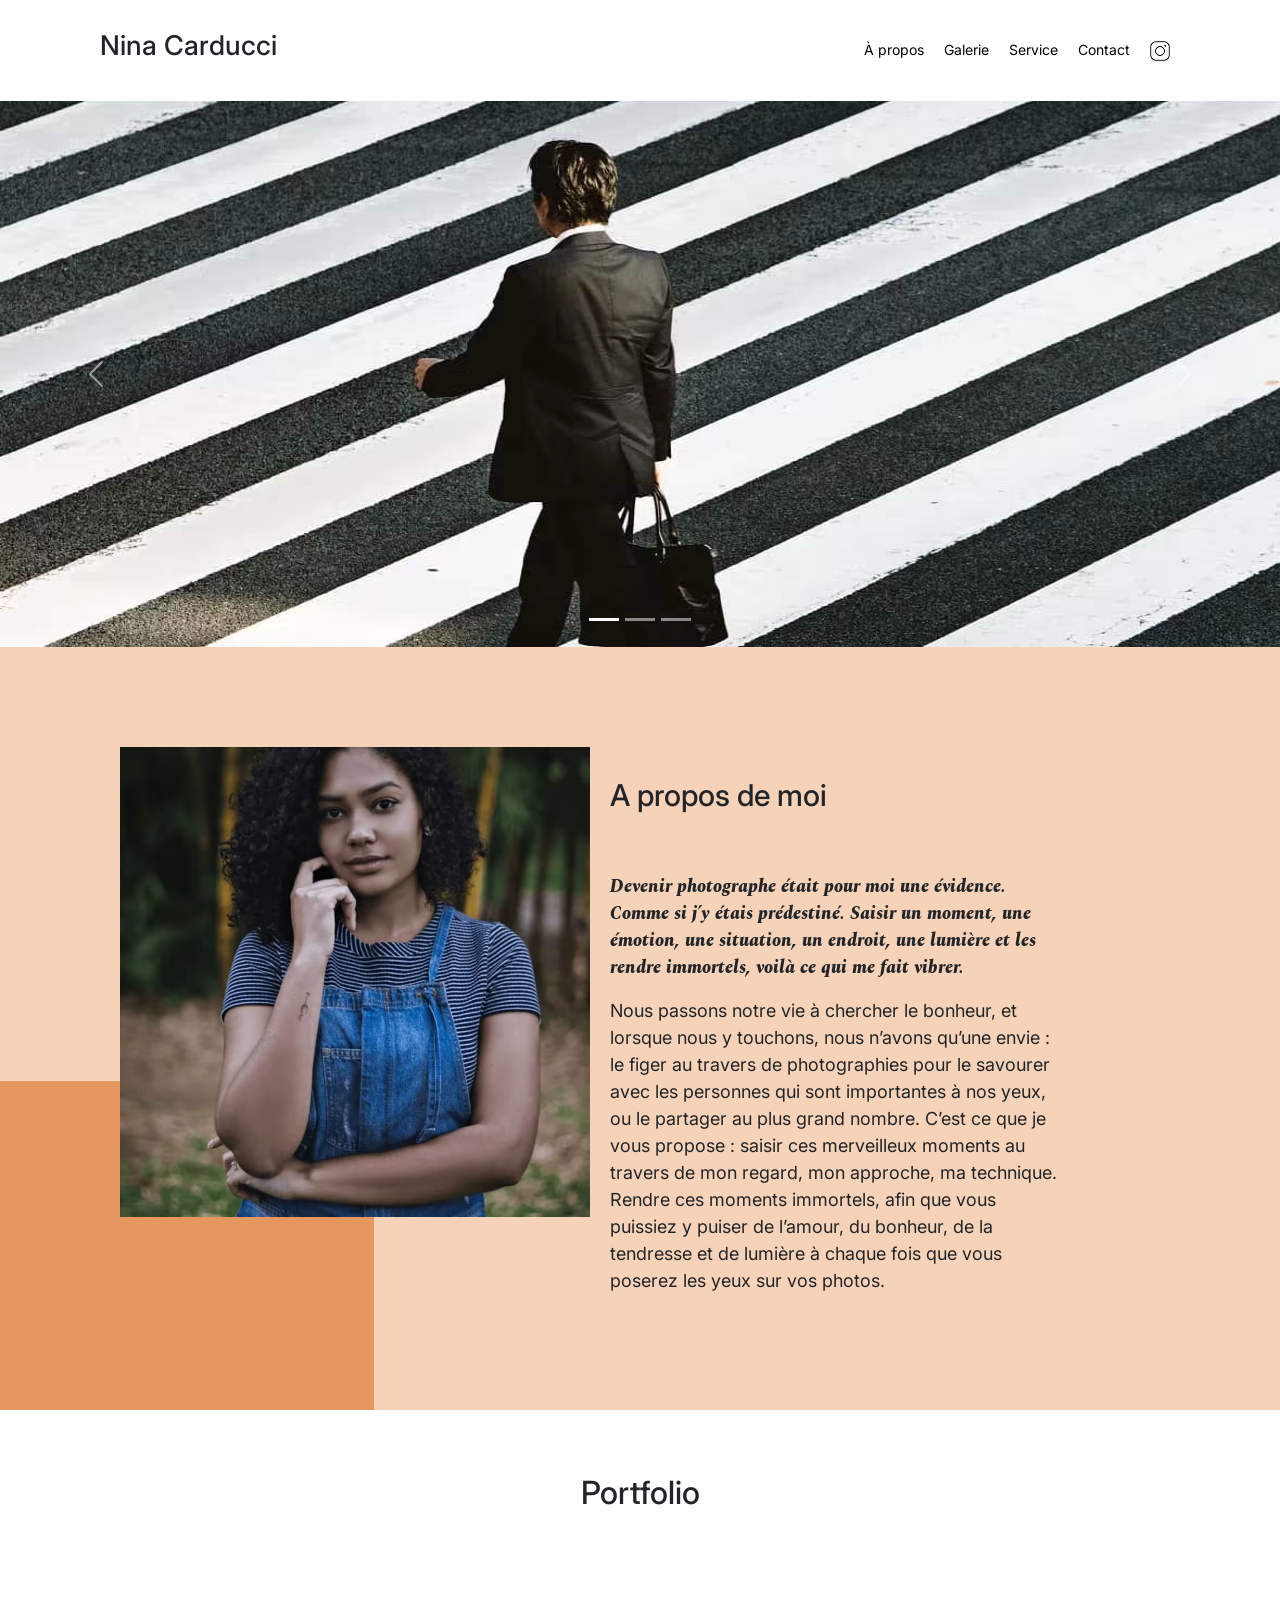
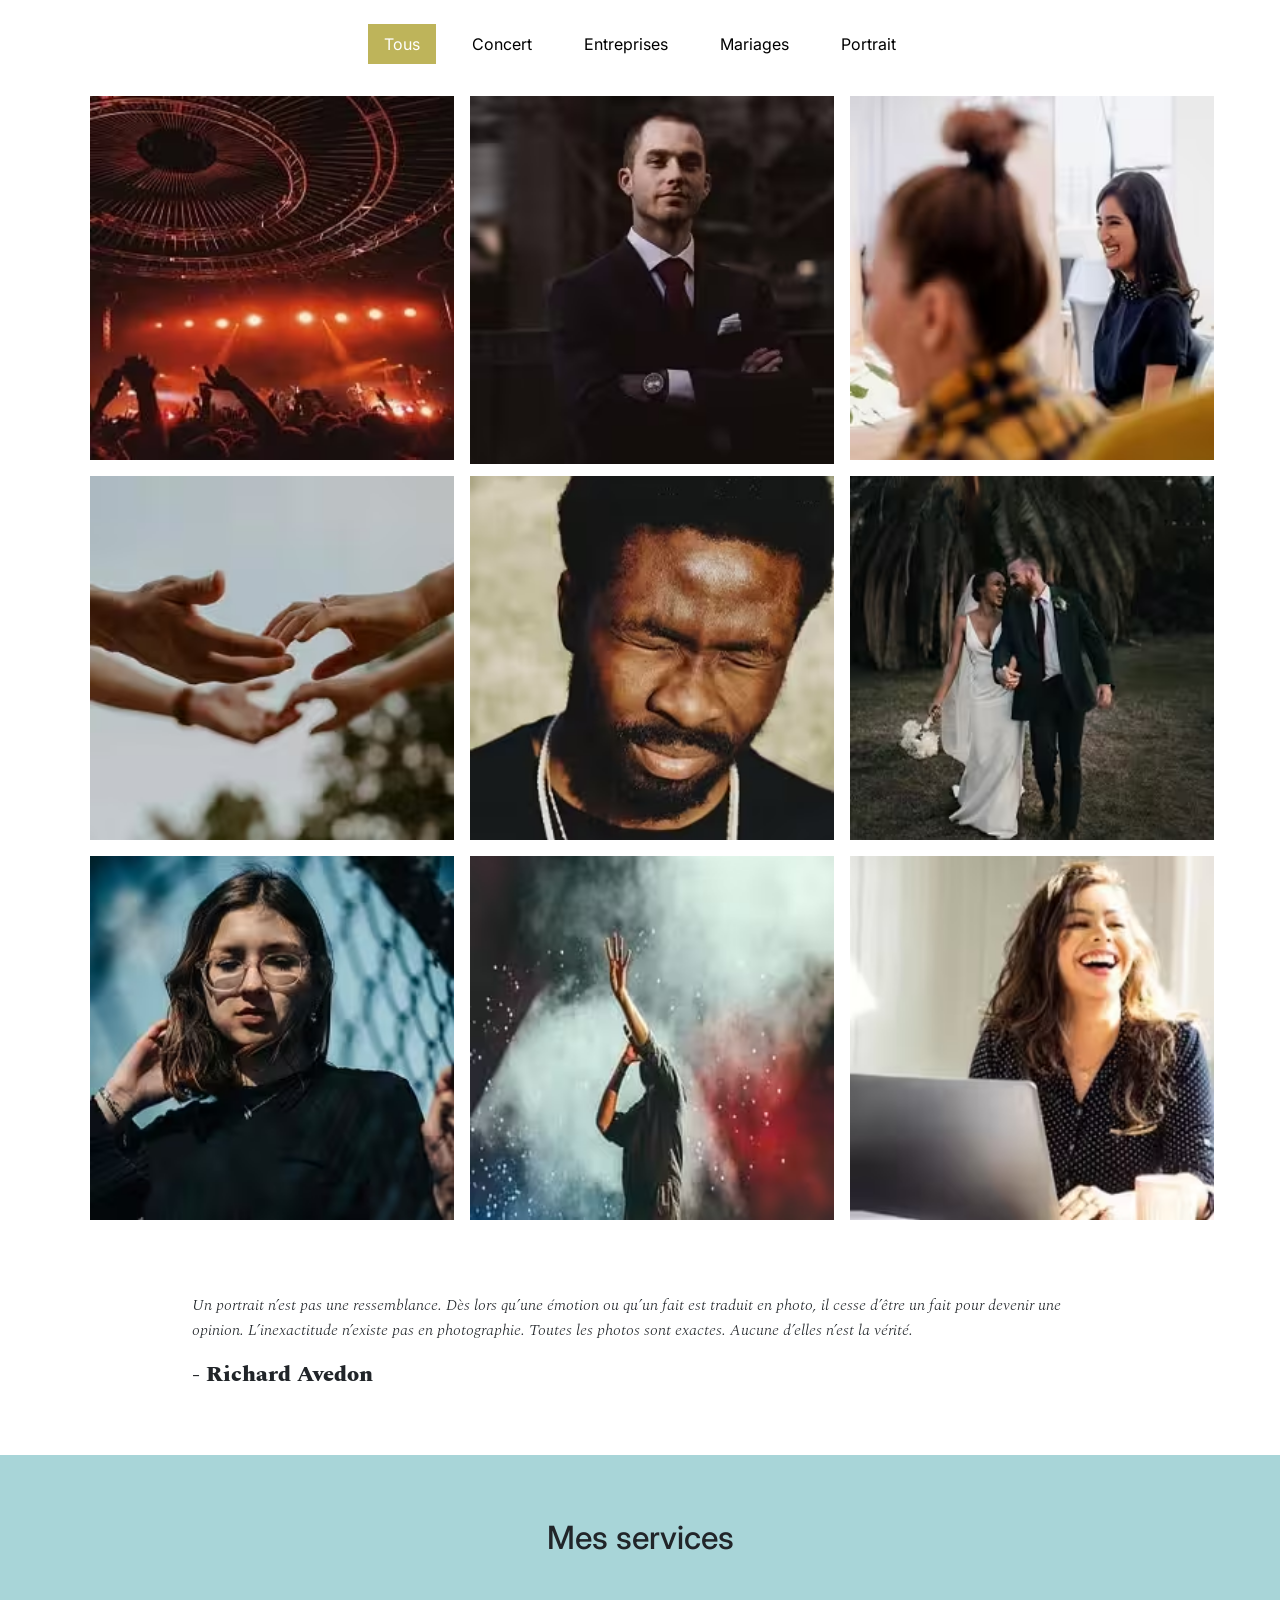
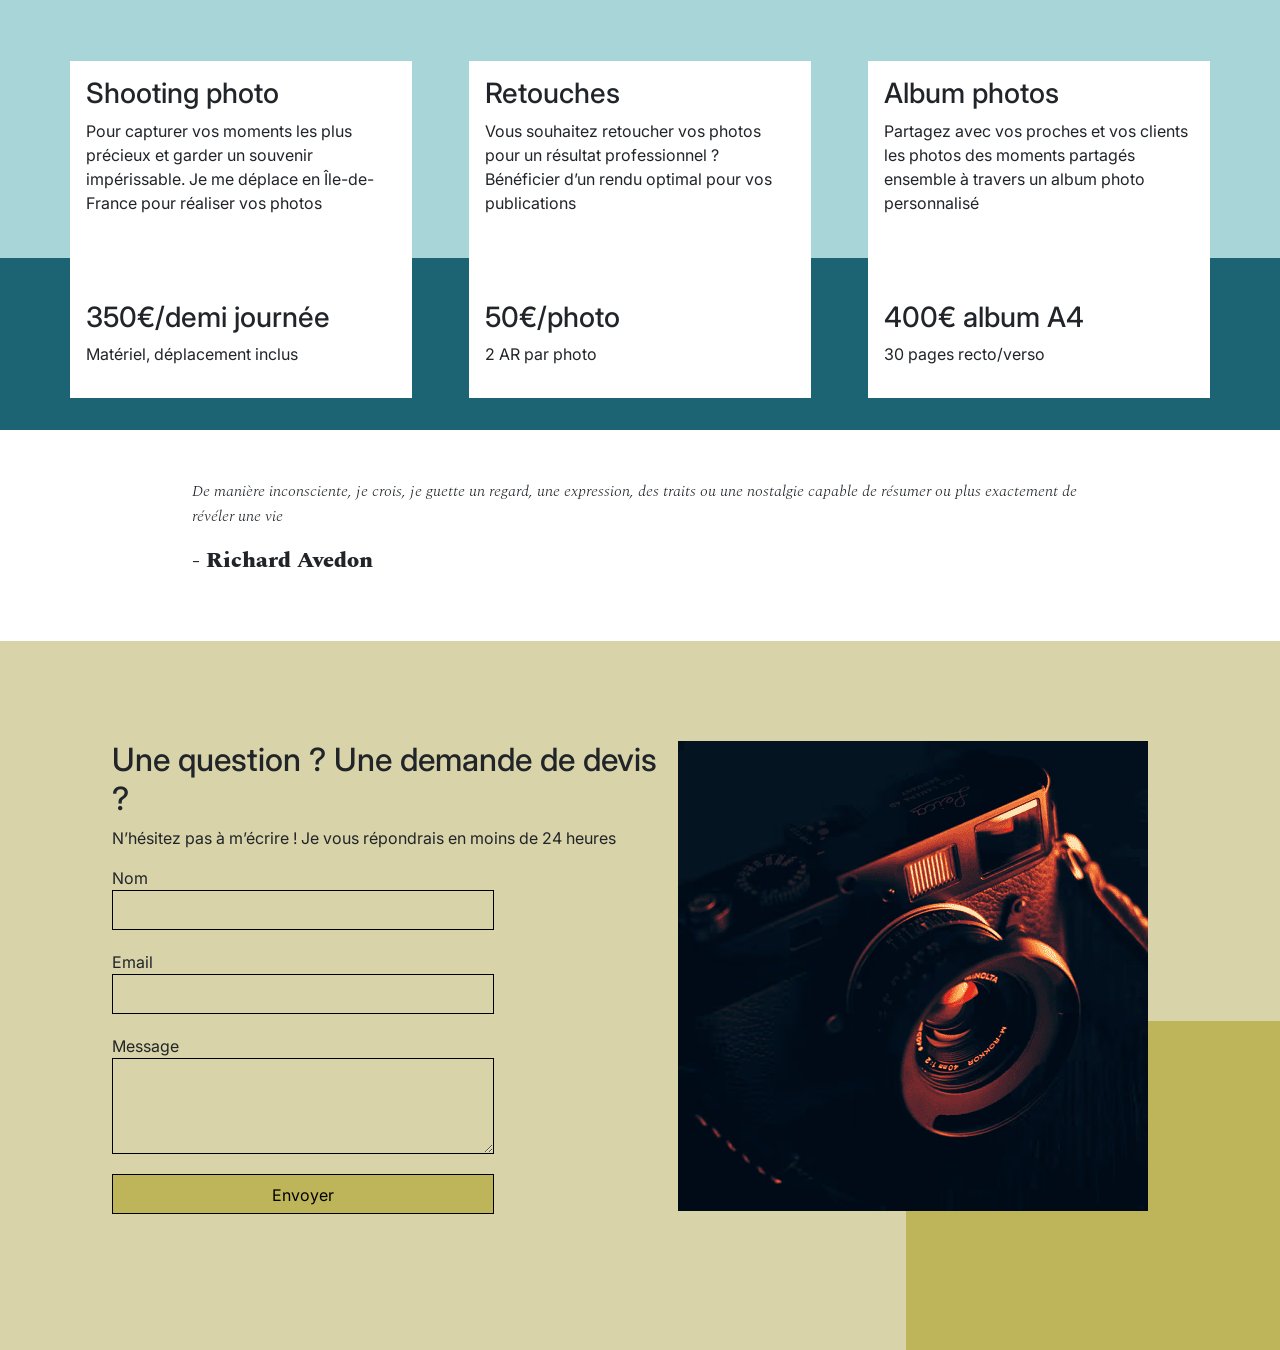
==== index.html @ 51acc16c "Maj de toutes les photos du portefolio" ====
<!DOCTYPE html>
<html lang="fr">
<head>
	<meta name="viewport" content="width=device-width, initial-scale=1.0">
	<meta charset="UTF-8">
	<!-- correspondent aux parametres "index" et "follow" actifs -->
	<meta name="robots" content="all">


	<link rel="stylesheet" href="./assets/style.css">

	<link rel="preload" href="./assets/bootstrap/bootstrap.css" as="style">
	<link rel="stylesheet" href="./assets/bootstrap/bootstrap.css">

	<link rel="preconnect" href="https://fonts.googleapis.com">

	<link rel="preconnect" href="https://fonts.gstatic.com" crossorigin>
	<link rel="preload" href="https://fonts.googleapis.com/css2?family=Inter&family=Spectral:ital,wght@0,400;1,300;1,400;1,800&display=swap" as="style">
	<link rel="stylesheet" href="https://fonts.googleapis.com/css2?family=Inter&family=Spectral:ital,wght@0,400;1,300;1,400;1,800&display=swap">


	<link rel="icon" type="image/png" href="./assets/images/IconePhotographe.png">
	<title>Nina Carducci - Phototographe à Bordeaux et Ile-de-France : spécialiste de la photo d'art, pour tout type d'évenement, photo de mariage, portrait... Et meme retouche photo</title>
</head>



<body>
<div itemscope itemtype="http://schema.org/Organization" class="hidden">
	<span itemprop="name">Nina Carducci</span>
	<link itemprop="image" href="./assets/images/nina-grand.avif">
	<span itemprop="description">Photographe d'art sur Bordeaux et Ile de France pour vous aider à immortaliser vos souvenirs</span>
	<div itemprop="address" itemscope itemtype="http://schema.org/PostalAddress">
		<span itemprop="streetAddress">68 avenue Alsace-Lorraine</span>
		<span itemprop="addressLocality">Bordeaux</span>
		<span itemprop="addressRegion">Gironde</span>
		<span itemprop="postalCode">33200</span>
	</div>
	<span itemprop="telephone">0556677889</span>
	<meta itemprop="openingHours" content="lu-ven 10:00-19:00">
</div>
<header class="top-header">
	<h1 class="name">Nina Carducci</h1>
	<nav class="nav">   
		<ul>
			<li><a href="#about">À propos</a></li>
			<li><a href="#gallery">Galerie</a></li>
			<li><a href="#services">Service</a></li>
			<li><a href="#contact">Contact</a></li>
			<li><a class="social-link" href="https://www.instagram.com/ninacarducci.photo/?hl=fr" target="_blank"><img src="assets/images/instagram.png" alt="Lien pour accéder à instagram"></a></li>
		</ul>
	</nav>
</header>
<section id="header">
	<h2 class="hidden">Caroussel</h2>
	<div id="carouselExampleIndicators" class="carousel slide" data-bs-ride="carousel">
		<div class="carousel-indicators">
			<button type="button" data-bs-target="#carouselExampleIndicators" data-bs-slide-to="0" class="active" aria-current="true" aria-label="Slide 1"></button>
			<button type="button" data-bs-target="#carouselExampleIndicators" data-bs-slide-to="1" aria-label="Slide 2"></button>
			<button type="button" data-bs-target="#carouselExampleIndicators" data-bs-slide-to="2" aria-label="Slide 3"></button>
		</div>
		<div class="carousel-inner">
			<picture class="carousel-item active">
				<img  class="d-block w-100" src="./assets/images/slider/ryoji-iwata-grand.avif"
					srcset="./assets/images/slider/ryoji-iwata-petit.avif 650w, ./assets/images/slider/ryoji-iwata-grand.avif 1180w"
					sizes="(max-width:650px) 650px, 1180px" 
					alt="Homme de dos marchant sur un passage pieton, en costume avec un sac à la main">
			</picture>
			<picture class="carousel-item">
				<img  class="d-block w-100" src="./assets/images/slider/nicholas-green-grand.avif"
					srcset="./assets/images/slider/nicholas-green-petit.avif 650w, ./assets/images/slider/nicholas-green-grand.avif 1180w" 
					sizes="(max-width:650px) 650px, 1180px" 
					alt="Foule de jeunes euphoriques qui assistent à un concert">
			</picture>
			<picture class="carousel-item">
				<img class="d-block w-100" src="./assets/images/slider/edward-cisneros-grand.avif"
					srcset="./assets/images/slider/edward-cisneros-petit.avif 650w, ./assets/images/slider/edward-cisneros-grand.avif 1180w" 
					sizes="(max-width:650px) 650px, 1180px" 
					alt="Couple de jeunes mariés s'embrassant au milieu d'une haie d'honneur">
			</picture>
		</div>
		<button class="carousel-control-prev" type="button" data-bs-target="#carouselExampleIndicators" data-bs-slide="prev">
			<span class="carousel-control-prev-icon" aria-hidden="true"></span>
			<span class="visually-hidden">Previous</span>
		</button>
		<button class="carousel-control-next" type="button" data-bs-target="#carouselExampleIndicators" data-bs-slide="next">
			<span class="carousel-control-next-icon" aria-hidden="true"></span>
			<span class="visually-hidden">Next</span>
		</button>
	</div>
</section>

<aside id="about">
	<picture class="picture left">
		<img id="portrait" 
			src="./assets/images/nina-grand.avif"
			srcset="./assets/images/nina-petit.avif 470w, ./assets/images/nina-grand.avif 750w" 
			sizes="(max-width: 650px) 470px, 750px"
			alt="Portrait du photographe d'art Nina Carducci, artiste d'une vingtaine dannées">
	</picture>
	<article id="about-me">
		<h2 class="about-me__title">A propos de moi</h2>
		<p class="about-me__introduction">Devenir photographe était pour moi une évidence. Comme si j’y étais prédestiné. Saisir un moment, une émotion, une situation, un endroit, une lumière et les rendre immortels, voilà ce qui me fait vibrer.</p>
		<p>Nous passons notre vie à chercher le bonheur, et lorsque nous y touchons, nous n’avons qu’une envie : le figer au travers de photographies pour le savourer avec les personnes qui sont importantes à nos yeux, ou le partager au plus grand nombre.
			C’est ce que je vous propose : saisir ces merveilleux moments au travers de mon regard, mon approche, ma technique. Rendre ces moments immortels, afin que vous puissiez y puiser de l’amour, du bonheur, de la tendresse et de lumière à chaque fois que vous poserez les yeux sur vos photos.</p>
	</article>
</aside>
<section id="gallery">
	<h2 class="title">Portfolio</h2>
	<div class="container py-3">
		<div class="gallery" style="display: none">
			<img data-gallery-tag="Concert" class="gallery-item" 
				src="./assets/images/gallery/concerts/aaron-paul-grand.avif"
				srcset="./assets/images/gallery/concerts/aaron-paul-petit.avif 650w, ./assets/images/gallery/concerts/aaron-paul-grand.avif 1180w"
				sizes="(max-width: 650px) 250px, 320px"
				title="Cliquer pour agrandir"
				alt="Photo d'un concert sous chapiteau, entre pénombre et spots de lumières rouges">
			<img data-gallery-tag="Entreprises" class="gallery-item" 
				src="./assets/images/gallery/entreprise/ali-morshedlou-grand.avif"
				srcset="./assets/images/gallery/entreprise/ali-morshedlou-petit.avif 650w, ./assets/images/gallery/entreprise/ali-morshedlou-grand.avif 1180w"
				sizes="(max-width: 650px) 250px, 320px"
				alt="Portrait d'un homme la trentaine en custume">
			<img data-gallery-tag="Entreprises" class="gallery-item"
				src="./assets/images/gallery/entreprise/jason-goodman-grand.avif"
				srcset="./assets/images/gallery/entreprise/jason-goodman-petit.avif 650w, ./assets/images/gallery/entreprise/jason-goodman-grand.avif 1180w"
				sizes="(max-width: 650px) 250px, 320px"
				alt="Deux collegues femmes au bureau qui rient">
			<img data-gallery-tag="Mariages" class="gallery-item"
				src="./assets/images/gallery/mariage/hannah-busing-grand.avif"
				srcset="./assets/images/gallery/mariage/hannah-busing-petit.avif 650w, ./assets/images/gallery/mariage/hannah-busing-grand.avif 1180w"
				sizes="(max-width:650px) 250px, 320px"
				alt="Mains d'un homme et d'une femme qui se rejoignent">
			<img data-gallery-tag="Portrait" class="gallery-item"
				src="./assets/images/gallery/portraits/ade-tunji-grand.avif"
				srcset="./assets/images/gallery/portraits/ade-tunji-petit.avif 650w, ./assets/images/gallery/portraits/ade-tunji-grand.avif 1180w"
				sizes="(max-width: 650px) 250px, 320px"
				alt="Portrait d'un homme de couleur avec les yeux fermés">
			<img data-gallery-tag="Mariages" class="gallery-item"
				src="./assets/images/gallery/mariage/jakob-owens-grand.avif"
				srcset="./assets/images/gallery/mariage/jakob-owens-petit.avif 650w, ./assets/images/gallery/mariage/jakob-owens-grand.avif 1180w"
				sizes="(max-width:650px) 250px, 320px"
				alt="Couple de jeunes mariés se tenant par la main devant un palmier, et la femme tenant un bouquet de fleurs">
			<img data-gallery-tag="Portrait" class="gallery-item"
				src="./assets/images/gallery/portraits/nino-van-prattenburg-grand.avif"
				srcset="./assets/images/gallery/portraits/nino-van-prattenburg-petit.avif 650w, ./assets/images/gallery/portraits/nino-van-prattenburg-grand.avif 1180w"
				sizes="(max-width:650px) 250px, 320px"
				alt="Portrait d'une jeune femme d'une vingtaine dd'années devant un grillage">
			<img data-gallery-tag="Concert" class="gallery-item" 
				src="./assets/images/gallery/concerts/austin-neill-grand.avif"
				srcset="./assets/images/gallery/concerts/austin-neill-petit.avif 650w, ./assets/images/gallery/concerts/austin-neill-grand.avif 1180w"
				sizes="(max-width:650px) 250px, 320px"
				alt="Chanteur faisant le chiffre quatre avec ses doigts sur fond de fumée">
			<img data-gallery-tag="Entreprises" class="gallery-item"
				src="./assets/images/gallery/entreprise/mateus-campos-felipe-grand.avif"
				srcset="./assets/images/gallery/entreprise/mateus-campos-felipe-petit.avif 650w, ./assets/images/gallery/entreprise/mateus-campos-felipe-grand.avif 1180w"
				sizes="(max-width:650px) 250px, 320px"
				alt="Femme la trentaine derriere un pc portable qui rie aux éclats">
		</div>
	</div>
	<article class="quote">
		<h3 class="hidden">Citation1</h3>
		<figure>
			<blockquote>
				<cite class="quote__text">Un portrait n’est pas une ressemblance. Dès lors qu’une émotion ou qu’un fait est traduit en photo, il cesse d’être un fait pour devenir une opinion. L’inexactitude n’existe pas en photographie. Toutes les photos sont exactes. Aucune d’elles n’est la vérité.</cite>
			</blockquote>
			<figcaption class="quote__author">- Richard Avedon</figcaption>
		</figure>
	</article>
</section>
<section id="services">
	<h2 class="title">Mes services</h2>
	<div class="container">
		<div class="service">
			<div class="service__description">
				<h3>Shooting photo</h3>
				<p>Pour capturer vos moments les plus précieux et garder un souvenir impérissable. Je me déplace en Île-de-France pour réaliser vos photos</p>
			</div>
			<div class="service__price">
				<h3>350€/demi journée</h3>
				<p>Matériel, déplacement inclus</p>
			</div>

		</div>
		<div class="service">
			<div class="service__description">
				<h3>Retouches</h3>
				<p>Vous souhaitez retoucher vos photos pour un résultat professionnel ? Bénéficier d’un rendu optimal pour vos publications</p>
			</div>
			<div class="service__price">
				<h3>50€/photo</h3>
				<p>2 AR par photo</p>
			</div>
		</div>
		<div class="service">
			<div class="service__description">
				<h3>Album photos</h3>
				<p>Partagez avec vos proches et vos clients les photos des moments partagés ensemble à travers un album photo personnalisé</p>
			</div>
			<div class="service__price">
				<h3>400€ album A4</h3>
				<p>30 pages recto/verso</p>
			</div>
		</div>
	</div>
</section>
<article class="quote">
	<h2 class="hidden">Citation2</h2>
	<figure>
		<blockquote>
			<cite class="quote__text">De manière inconsciente, je crois, je guette un regard, une expression, des traits ou une nostalgie capable de résumer ou plus exactement de révéler une vie</cite>
		</blockquote>
		<figcaption class="quote__author">- Richard Avedon</figcaption>
	</figure>
</article>
<footer id="contact">

	<section class="container">
		<div>
			<h2 id="question">Une question ? Une demande de devis ?</h2>
			<address class="form-container">
				<p> N’hésitez pas à m’écrire ! Je vous répondrais en moins de 24 heures</p>
				<form action="#" method="post">
					<label for="nom">Nom</label>
					<input type="text" name="nom" id="nom">
					<label for="email">Email</label>
					<input type="email" name="email" id="email">
					<label for="message">Message</label>
					<textarea name="message" id="message" cols="30" rows="10"></textarea>
					<input type="submit" value="Envoyer">
				</form>
			</address>
		</div>
		<picture class="picture right">
			<img src="./assets/images/camera.avif" alt="Photo artistique d'un vieil appareil photo analogique dans la pénombre">
		</picture>
	</section>
</footer>

<script src="./assets/bootstrap/bootstrap.bundle.js"></script>
<script async src="https://code.jquery.com/jquery-3.4.1.min.js" integrity="sha256-CSXorXvZcTkaix6Yvo6HppcZGetbYMGWSFlBw8HfCJo=" crossorigin="anonymous" ></script>
<script async src="./assets/maugallery.js"></script>
<script async src="./assets/scripts.js"></script>
</body>
</html>
---- assets/style.css ----
body {
	max-width: 1920px;
	margin: auto;
}

* {
	font-family: 'Inter';
	font-style: normal;
}

.hidden {
	display: none;
	/* ou visibility:hidden; */
}

.top-header {
	background-color: white;
	position: sticky;
	top: 0;
	z-index: 1000;
	display: flex;
	justify-content: space-between;
	padding-inline: 100px;
	padding-block: 30px;
	align-items: center;
}

.top-header .name {
	font-size: 1.7em;
}

.nav ul {
	display: flex;
	list-style-type: none;
	font-size: 14px;
	margin-bottom: 0;
}

.nav li {
	padding-inline: 10px;
}

.nav a {
	text-decoration: none;
	color: #000
}

.social-link img {
	height: 20px;
	width: 20px;
}

#about {
	display: flex;
	background-color: #F6D2B8;
	padding-inline: 100px;
	padding-block: 100px;
	position: relative;
}

#portrait {
	width: 470px;
	height: 470px;
}


.picture.left::before {
	content: ' ';
	background-color: #E5975F;
	width: 374px;
	height: 329px;
	position: absolute;
	bottom: 0;
	left: 0;
	z-index: -1;
}

.d-block {
	width: 1180px;
	height: 546px;
}

.picture {
	flex: 1;
	margin: 0 20px;
	z-index: 0;
}

.picture img {
	width: 470px;
	height: 470px;
}

#about-me {
	flex: 2
}

.about-me__title {
	margin-top: 1em;
	margin-bottom: 60px;
	font-size: 30px;
}

.about-me__introduction {
	font-family: 'Spectral';
	font-weight: 800;
	font-style: italic;
	width: 60%;
}

#about-me p {
	width: 80%;
	font-size: 18px;
}

/* #gallery {
		min-height: 100vh;
}  ----------------------------------------------------------------------------------------------------- */

.title {
	text-align: center;
	padding-block: 2em;
}

.gallery .nav {
	justify-content: center;
}

.nav-pills .nav-link.active,
.nav-pills .show>.nav-link {
	color: #fff;
	background-color: #BEB45A;
	border-radius: 0;
}

.nav-link:hover {
	cursor: pointer;
}

.nav-pills .nav-link {
	color: #000
}

.item-column {
	position: relative;
	margin-bottom: 0 !important;
	padding: 0;
}

.item-column::after {
	content: "";
	display: block;
	padding-bottom: 100%;

}

.gallery-item {
	position: absolute;
	width: 100%;
	height: 100%;
	object-fit: cover;
	padding: .5em;
}

.gallery-item:hover {
	cursor: pointer;
}

.mg-prev,
.mg-next {
	width: 30px;
	height: 30px;
	border-radius: 00%;
	justify-content: center;
	align-items: center;
	display: flex;
	font-size: 24px;
}

.quote {
	font-family: 'Spectral';
	font-style: italic;
	width: 70%;
	margin: auto;
	padding-block: 3em;
}

.quote__text {
	font-family: Spectral;
	font-style: italic;
	font-weight: 300;

}

.quote__author {
	font-family: Spectral;
	font-weight: 800;
	font-size: 22px;
}

#services {
	margin: auto;
	background-color: #A8D5D8;
	position: relative;
}

#services .container::before {
	content: ' ';
	background-color: #1C6474;
	position: absolute;
	width: 100%;
	height: 30%;
	bottom: 0;
	left: 0;
	z-index: 0;
}

#services .container {
	justify-content: space-between;
	display: flex;
	padding: 2em 0;

}

.service {
	background-color: white;
	max-width: 390px;
	width: 30%;
	height: 337px;
	padding: 1em;
	display: flex;
	flex-direction: column;
	justify-content: space-between;
	z-index: 1;
}

#contact {
	margin: auto;
	background-color: #D8D3A8;
	position: relative;
	padding-inline: 100px;
	padding-block: 100px;
}

#contact .container {
	display: flex;
}

.picture.right::before {
	content: ' ';
	background-color: #BEB45A;
	width: 374px;
	height: 329px;
	position: absolute;
	bottom: 0;
	right: 0;
	z-index: -1;
}

.form-container {
	flex: 2;

}

form {
	display: flex;
	flex-direction: column;
	width: 70%;
	align-items: flex-start;
}

form input {
	width: 100%;
	background-color: transparent;
	border: solid 1px;
	height: 2.5em;
	margin-bottom: 20px;
}

form textarea {
	width: 100%;
	background-color: transparent;
	border: solid 1px;
	height: 5em;
	line-height: 2.5em;
	font-size: 1.2em;
	margin-bottom: 20px;
}

input[type="submit"] {
	background-color: #BEB45A;
	padding: .5em 1em
}

@media all and (max-width: 1180px) {
	.picture {
		flex: 2;
	}

	.d-block {
		width: 1180px;
		height: 546px;
		max-width: 1180px;
	}

	#about,
	#contact .container {
		align-items: center;
	}

	.about-me__title {
		margin-top: 0;
		margin-bottom: 1em;
	}

	#about-me h6,
	#about-me p {
		width: 100%;
	}

	#portrait {
		width: 470px;
		height: 470px;
		max-width: 470px;
		max-height: 470px;
	}

	.gallery-item {
		width: 320px;
		height: 320px;
	}
}

@media all and (max-width: 1000px) {
	#about {
		flex-direction: column;
	}

	#portrait {
		width: 400px;
		height: 400px;
		max-width: 400px;
		max-height: 400px;
	}

	.picture {
		width: 50%;
	}

	.d-block {
		width: 1000px;
		height: 546px;
		max-width: 1000px;
	}

	.picture.left::before {
		width: 100%;
		height: 30%;
		position: absolute;
		bottom: auto;
		top: 0;
		left: 0;
		z-index: -1;
	}

	.about-me__title {
		text-align: center;
		margin-top: 1em;
	}

	.gallery-item {
		width: 240px;
		height: 240px;
	}

	#services .container {
		flex-direction: column;
	}

	.service {
		width: 100%;
		max-width: 100%;
		height: auto;
		margin: 2em 0
	}

	.service__description {
		margin-bottom: 1em;
	}

	#services .container::before {
		width: 30%;
		height: 100%;
		bottom: 0;
		right: 0;
		left: auto;
		z-index: 0;
	}

	#contact .container {
		flex-direction: column;
	}

	#contact .picture.right {
		margin-top: 1em;
	}

	.picture.right::before {
		width: 100%;
		height: 30%;
		position: absolute;
		bottom: 0;
		right: 0;
		z-index: -1;
	}
}

@media all and (max-width: 650px) {
	.top-header {
		flex-direction: column;
		padding-inline: 0;
	}

	.top-header .nav,
	.top-header .nav ul {
		width: 100%;
		padding: 0 0 0 0;
	}

	.top-header .nav li {
		flex: 1;
		padding-block: 1em;
		text-align: center;
	}

	.picture.left::before,
	.picture.right::before {
		height: 150px;
	}

	#portrait {
		width: 470px;
		height: 470px;
		max-width: 470px;
		max-height: 470px;
	}

	.d-block {
		width: 650px;
		height: 546px;
		max-width: 650px;
	}

	.gallery-item {
		width: 270px;
		height: 270px;
	}


	#services .container {
		align-items: center;
	}

	.service {
		max-width: 90%;
	}

	#about,
	#contact {
		padding-inline: 2em;
		padding-block: 2em;
	}

	form {
		width: 100%;
	}

	.picture {
		width: 80%;
	}
}
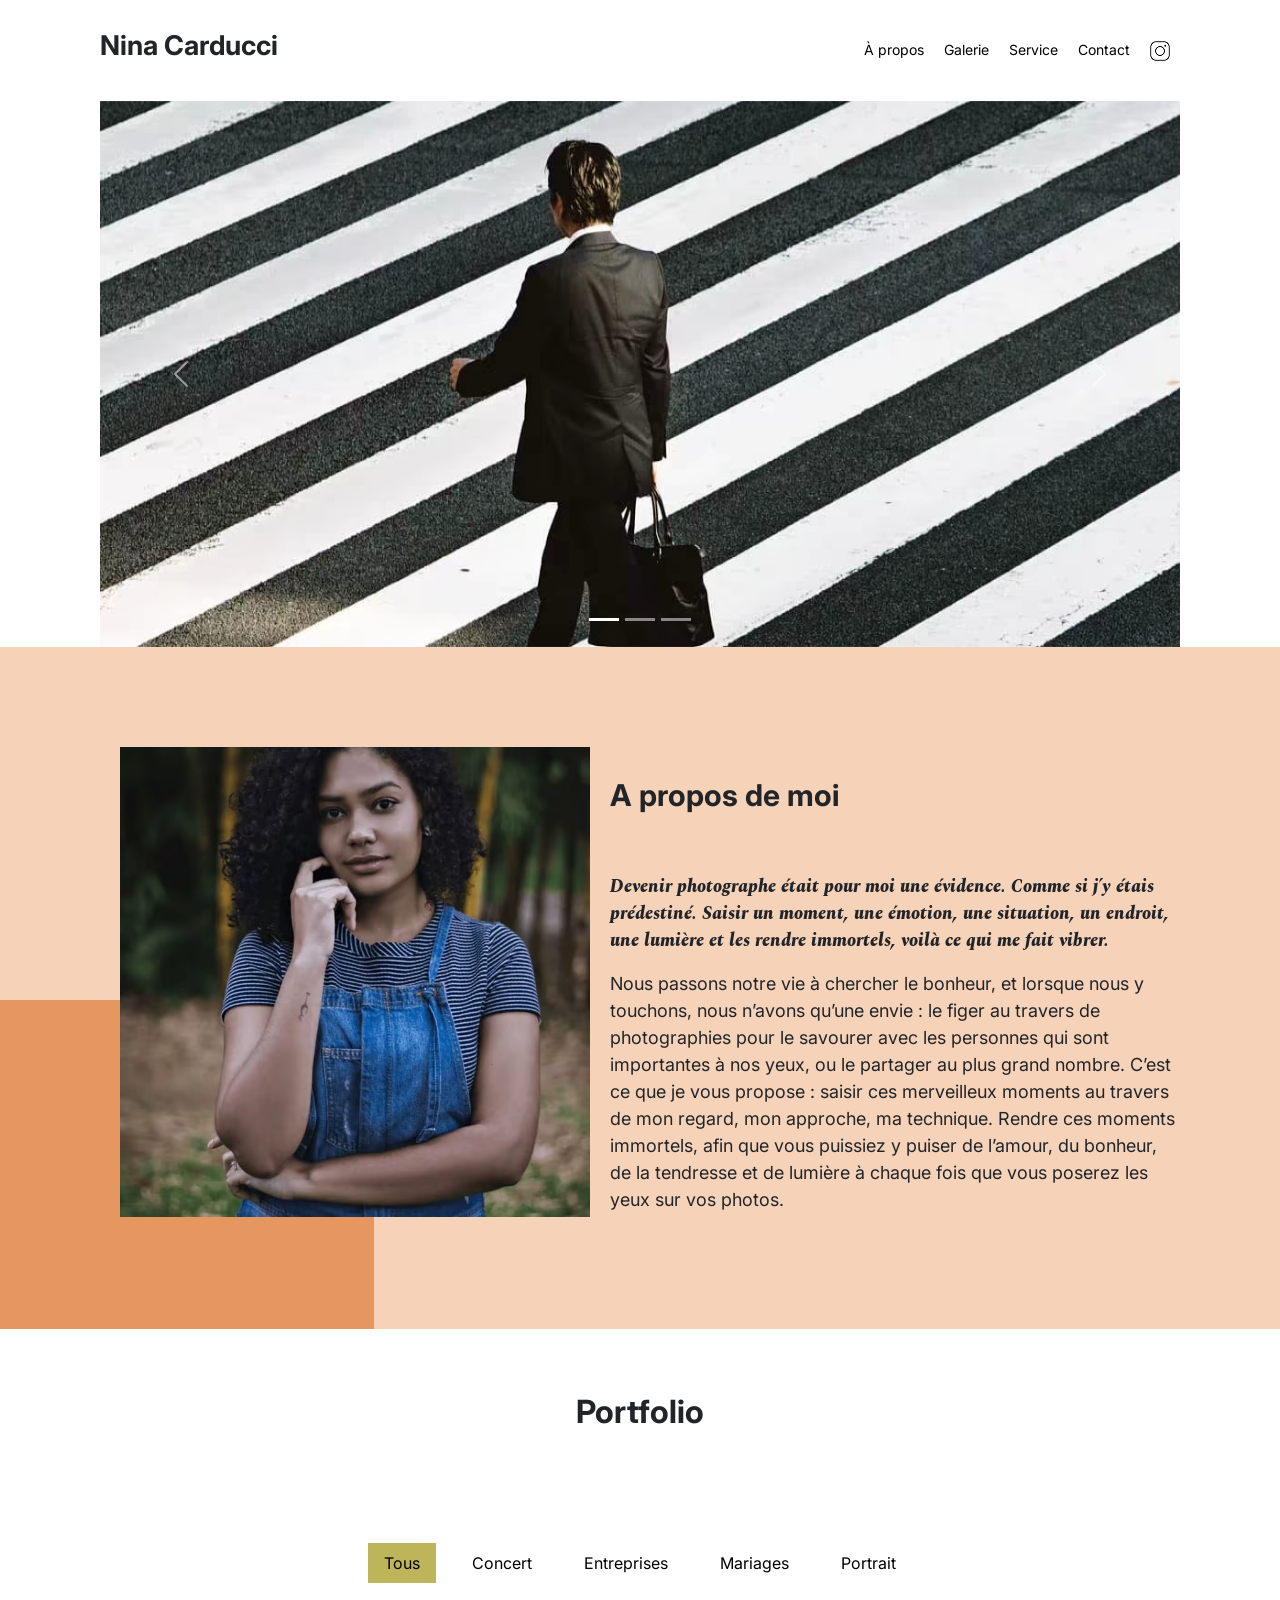
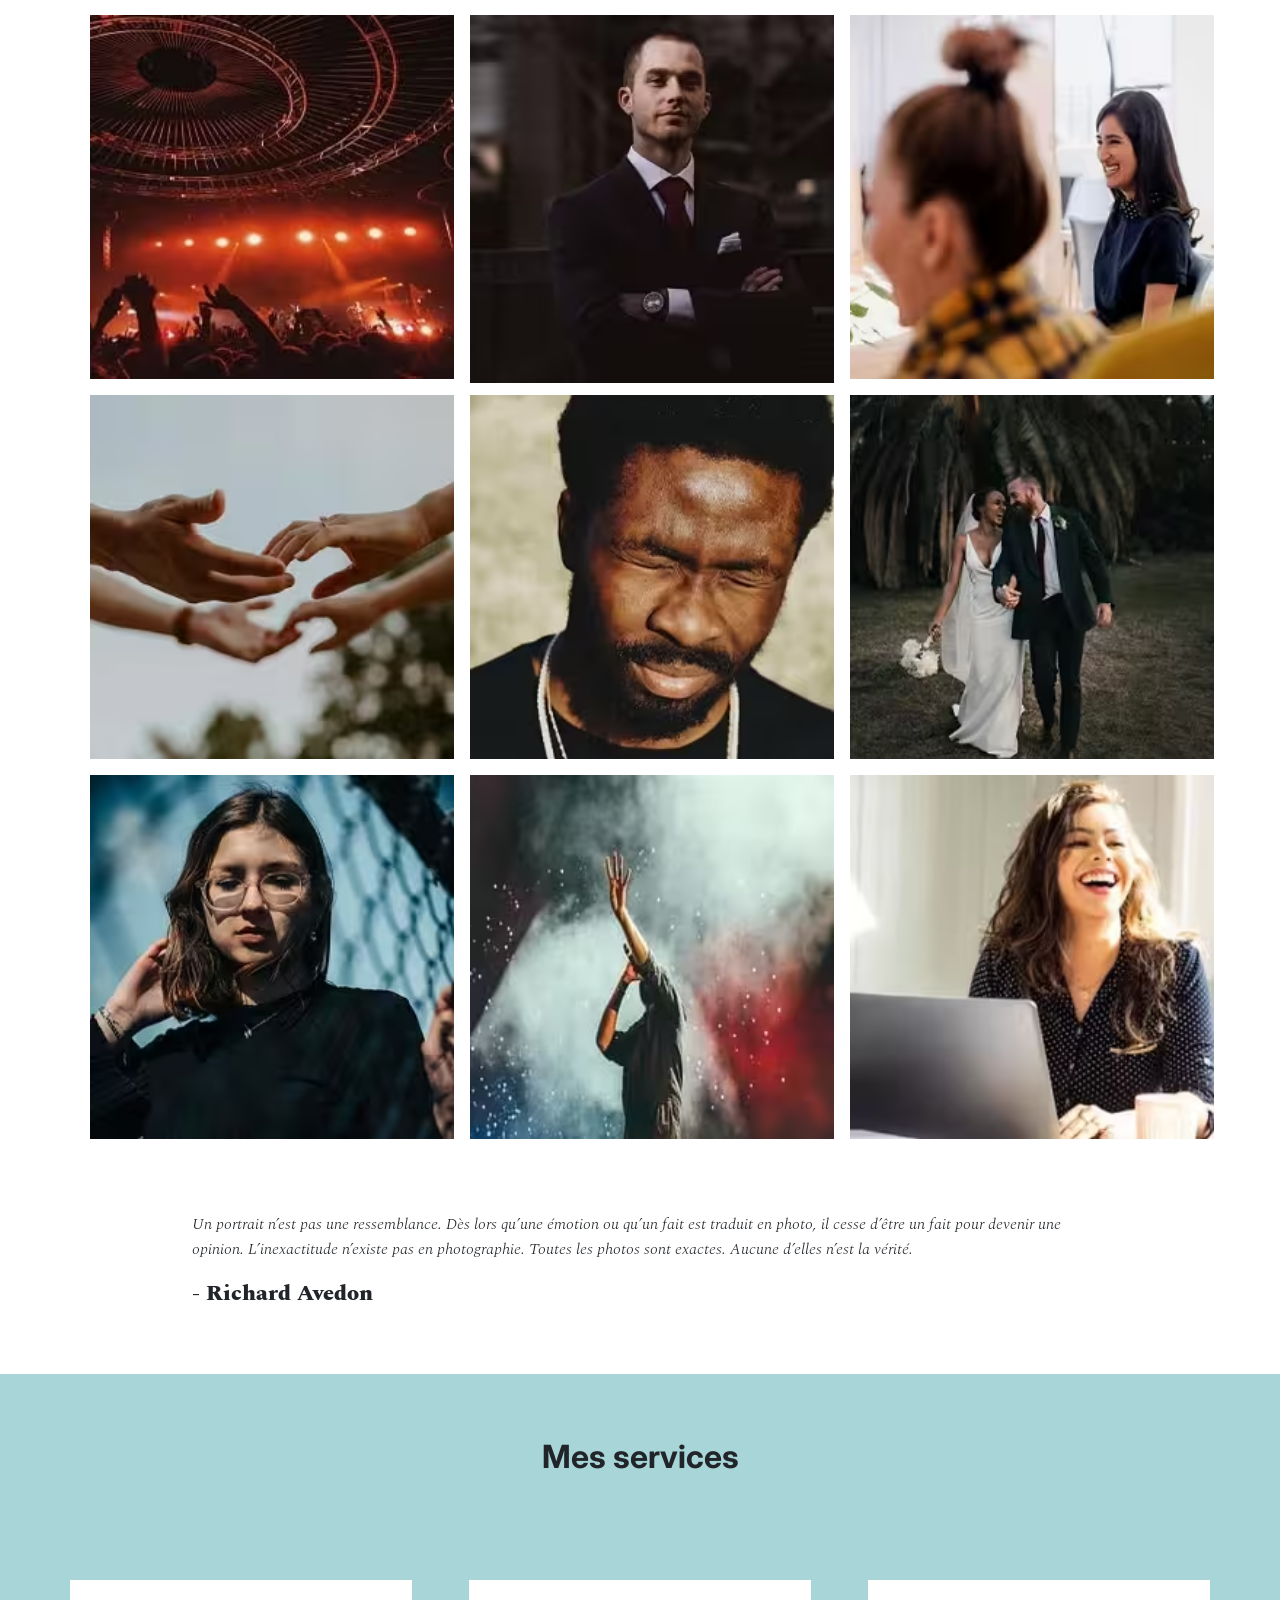
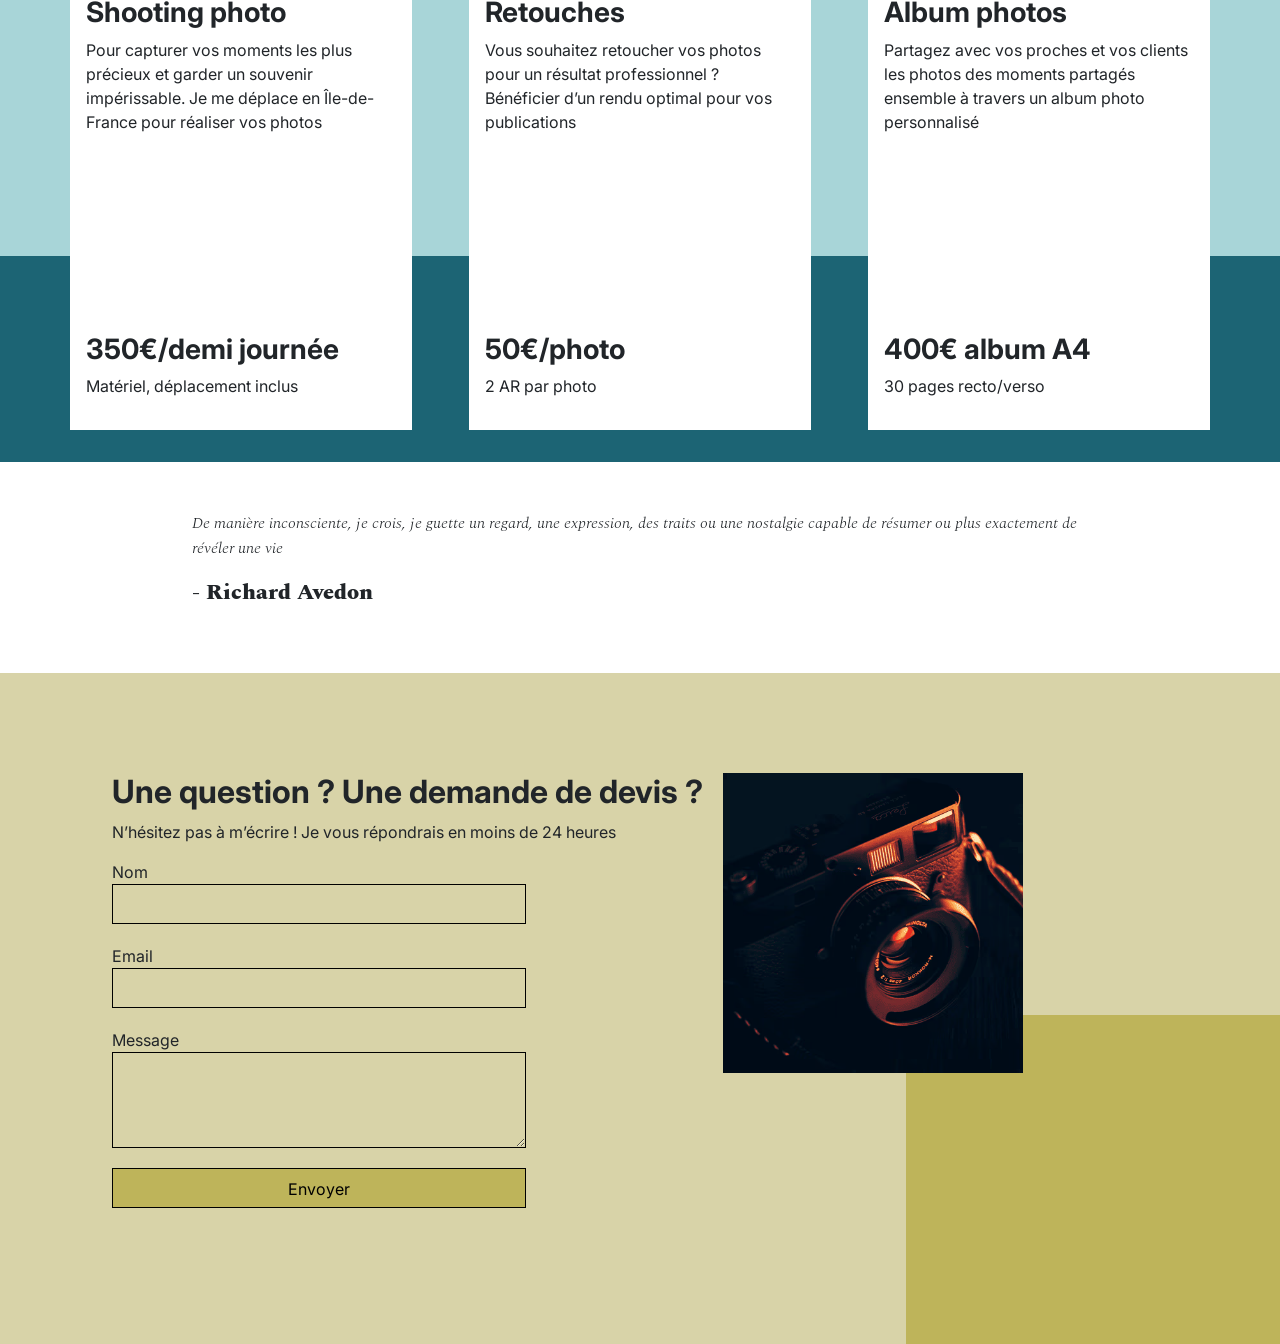
==== commit 8d4030fd: "Modification du chargement des cripts" ====
--- a/index.html
+++ b/index.html
@@ -237,8 +237,8 @@
 </footer>
 
 <script src="./assets/bootstrap/bootstrap.bundle.js"></script>
-<script async src="https://code.jquery.com/jquery-3.4.1.min.js" integrity="sha256-CSXorXvZcTkaix6Yvo6HppcZGetbYMGWSFlBw8HfCJo=" crossorigin="anonymous" ></script>
-<script async src="./assets/maugallery.js"></script>
-<script async src="./assets/scripts.js"></script>
+<script defer src="https://code.jquery.com/jquery-3.4.1.min.js" integrity="sha256-CSXorXvZcTkaix6Yvo6HppcZGetbYMGWSFlBw8HfCJo=" crossorigin="anonymous" ></script>
+<script defer src="./assets/maugallery.js"></script>
+<script defer src="./assets/scripts.js"></script>
 </body>
 </html>
--- a/assets/style.css
+++ b/assets/style.css
@@ -48,6 +48,10 @@
 .social-link img {
 	height: 20px;
 	width: 20px;
+}
+
+#header {
+	margin: 0 100px 0 100px;
 }
 
 #about {
@@ -87,8 +91,8 @@
 }
 
 .picture img {
-	width: 470px;
-	height: 470px;
+	width: 300px;
+	height: 300px;
 }
 
 #about-me {
@@ -109,7 +113,7 @@
 }
 
 #about-me p {
-	width: 80%;
+	width: 100%;
 	font-size: 18px;
 }
 
@@ -128,7 +132,7 @@
 
 .nav-pills .nav-link.active,
 .nav-pills .show>.nav-link {
-	color: #fff;
+	/* color: #fff; */
 	background-color: #BEB45A;
 	border-radius: 0;
 }
@@ -151,7 +155,6 @@
 	content: "";
 	display: block;
 	padding-bottom: 100%;
-
 }
 
 .gallery-item {
@@ -292,6 +295,15 @@
 	padding: .5em 1em
 }
 
+@media all and (max-width: 1600px) {
+	.service {
+		background-color: white;
+		max-width: 390px;
+		width: 30%;
+		height: 450px;
+	}
+}
+
 @media all and (max-width: 1180px) {
 	.picture {
 		flex: 2;
@@ -332,6 +344,10 @@
 }
 
 @media all and (max-width: 1000px) {
+	#header {
+		margin: 0px;
+	}
+
 	#about {
 		flex-direction: column;
 	}
@@ -344,7 +360,8 @@
 	}
 
 	.picture {
-		width: 50%;
+		width: 100%;
+		height: 100%;
 	}
 
 	.d-block {
@@ -478,4 +495,17 @@
 	.picture {
 		width: 80%;
 	}
+}
+
+@media all and (max-width: 580px) {
+	.item-column {
+		display: flex;
+		justify-content: center;
+	}
+
+	.item-column::after {
+		content: "";
+		display: block;
+		padding-bottom: 47%;
+	}
 }
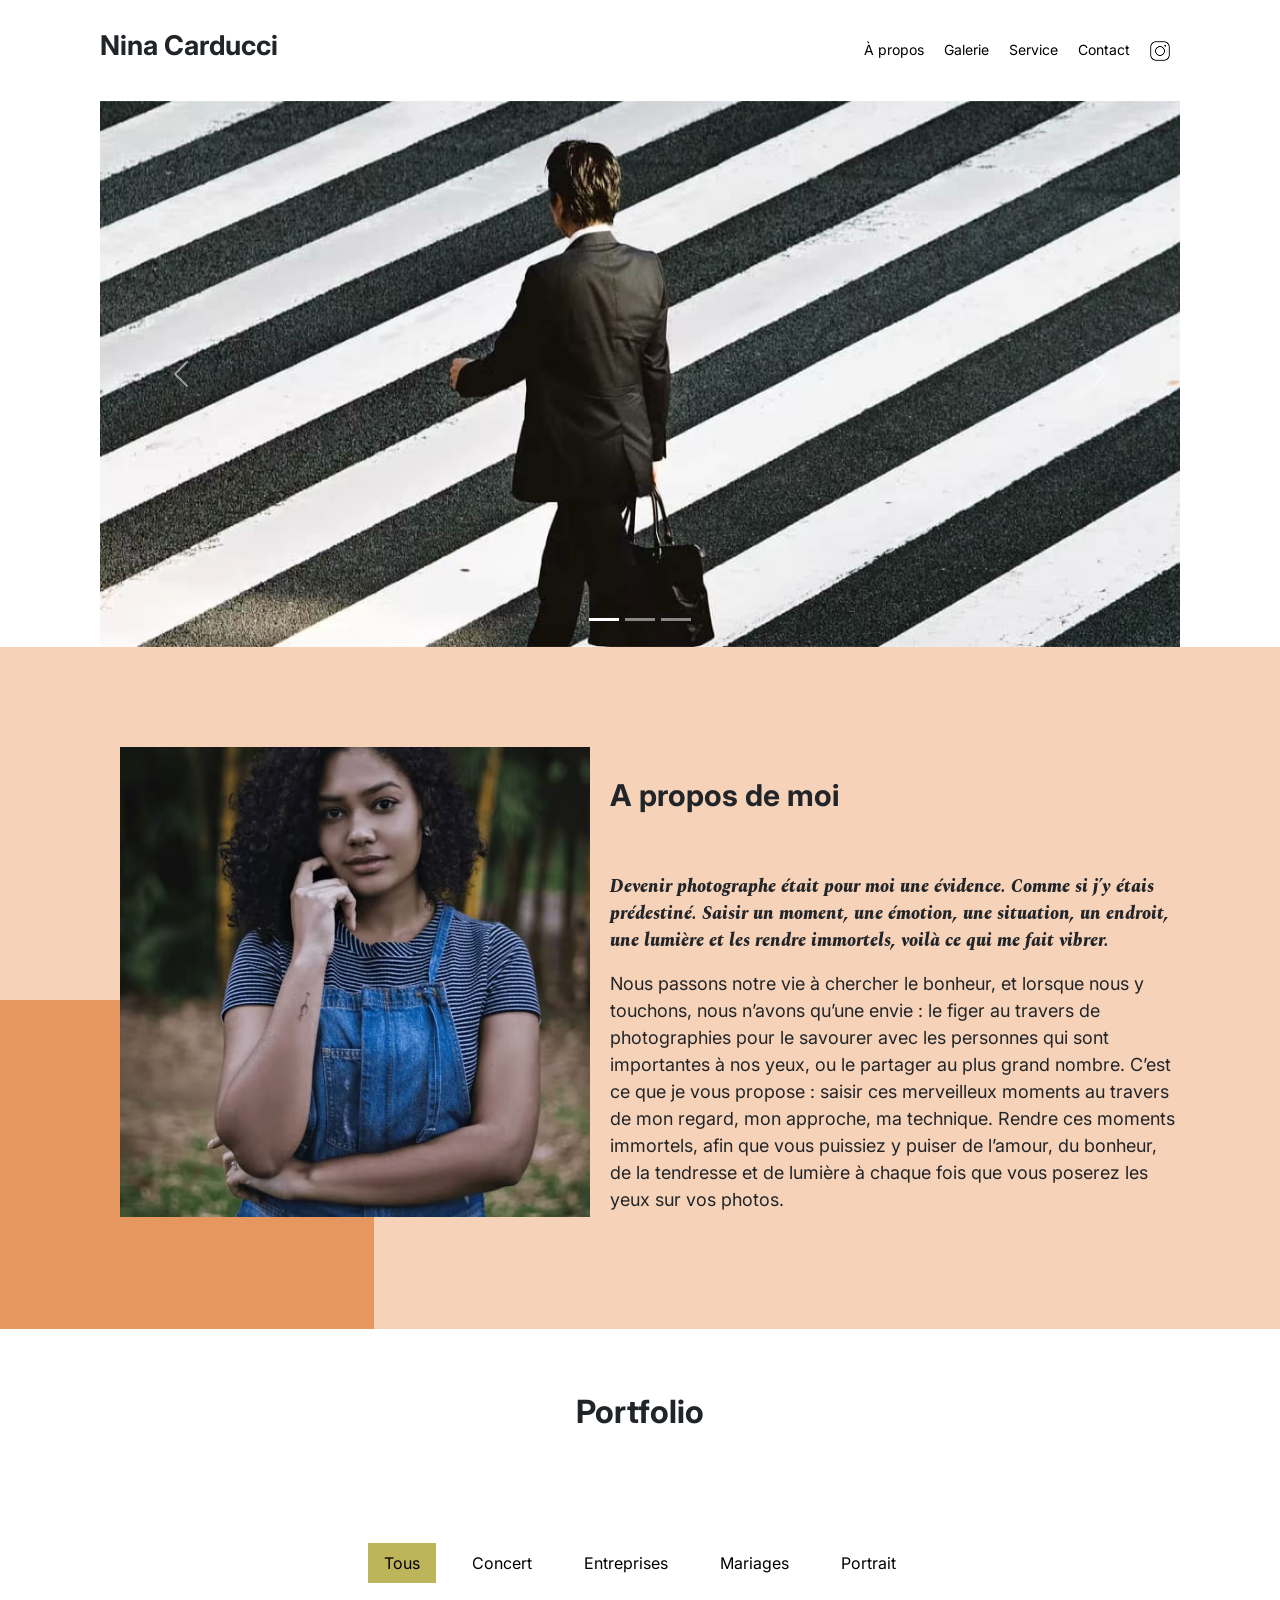
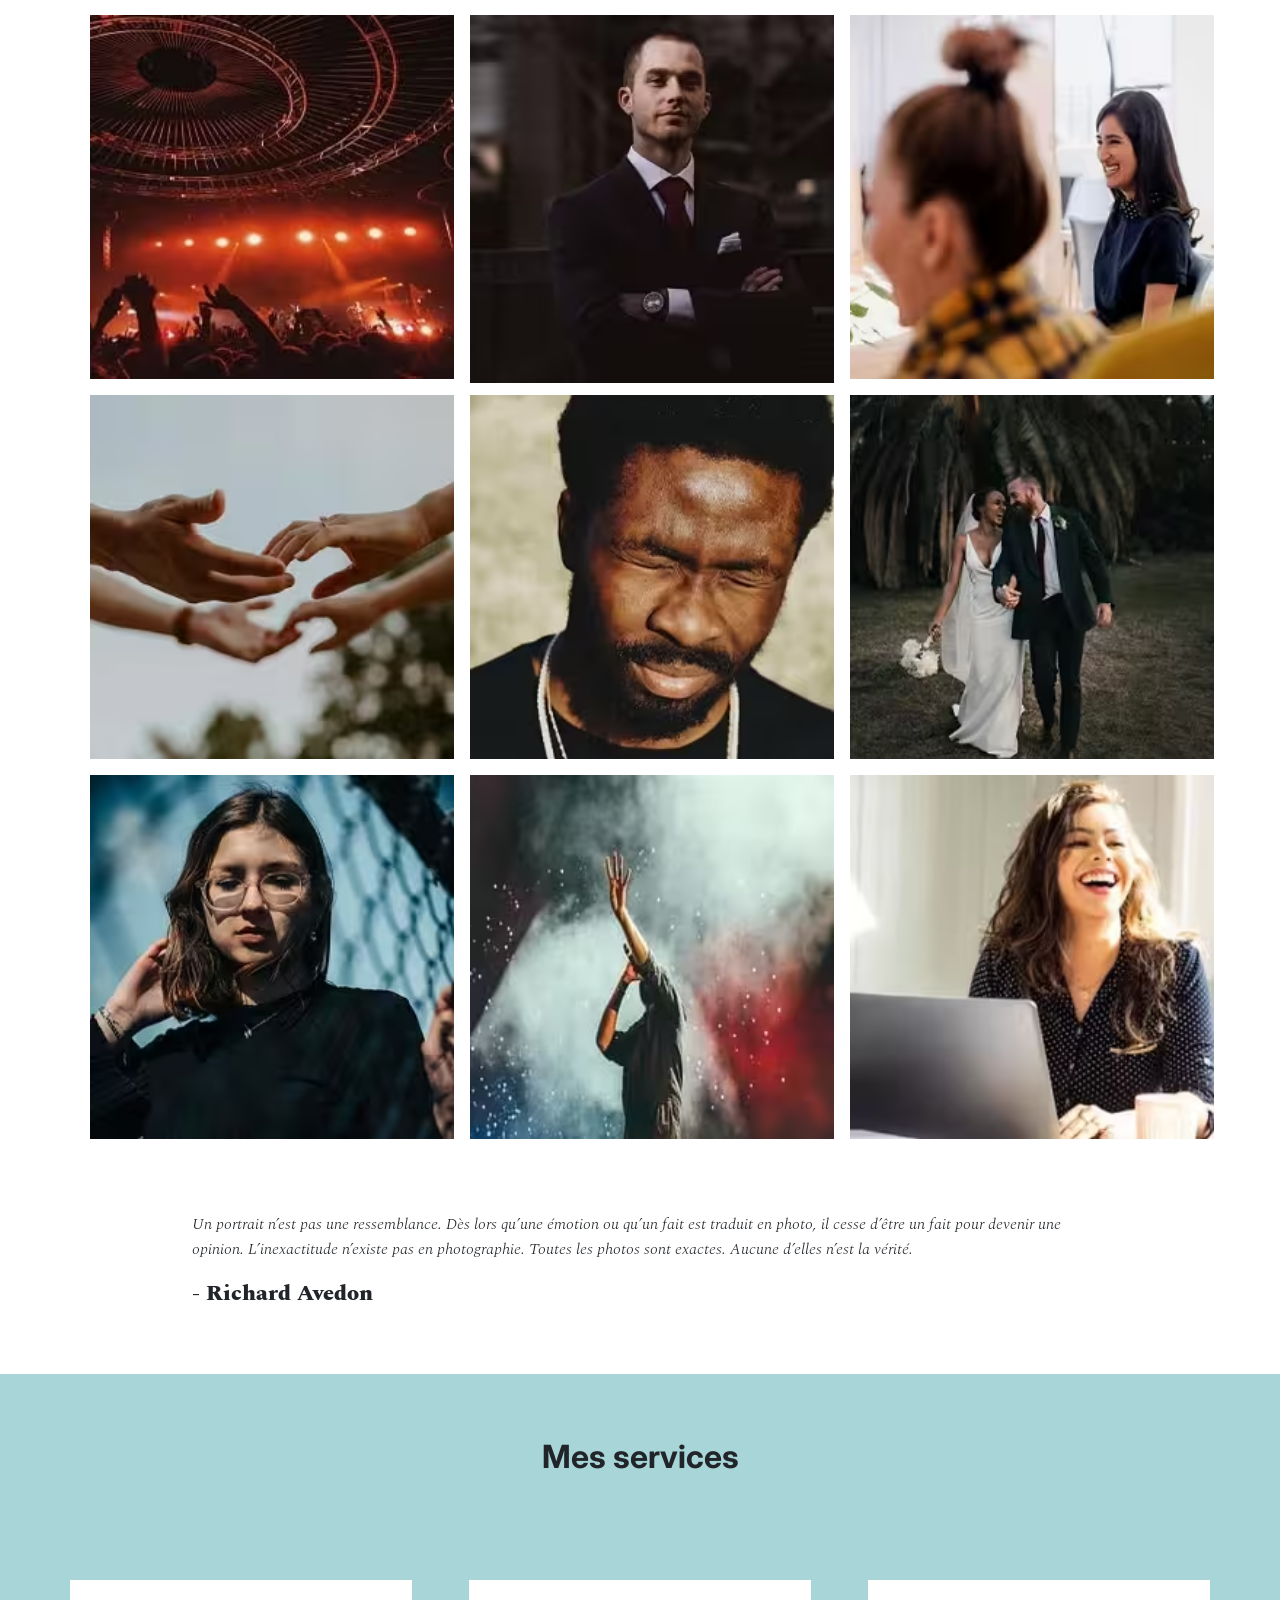
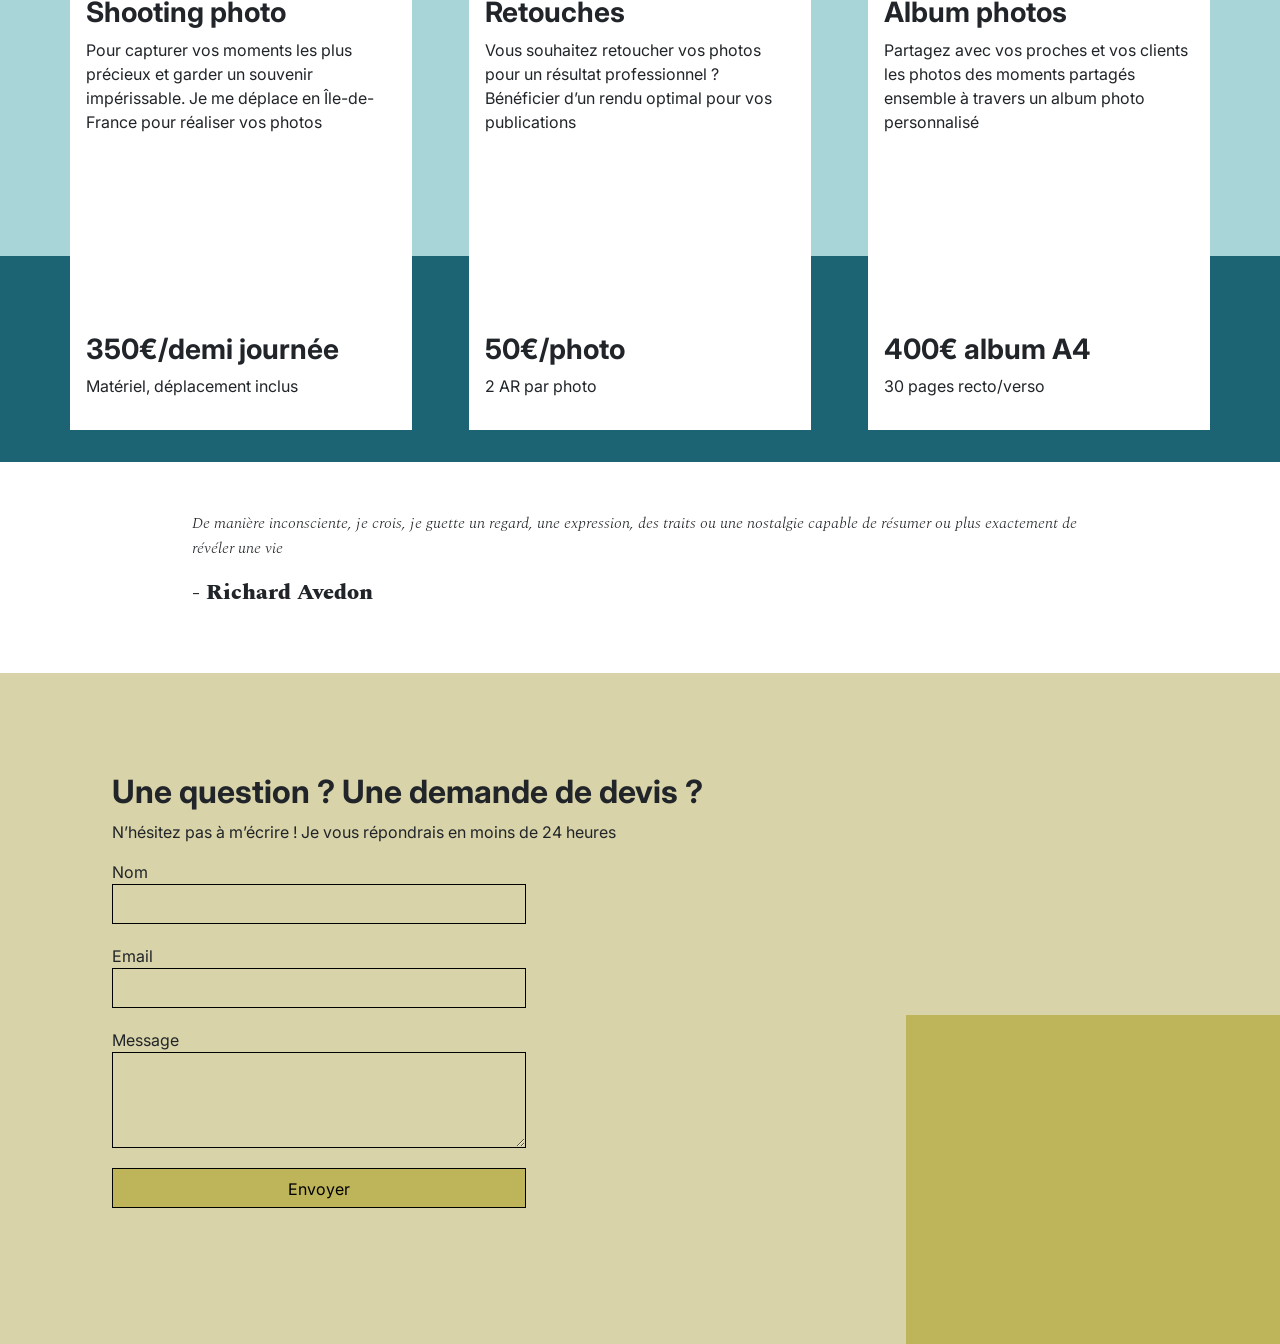
==== commit 93165f6f: "Utilisation de amp-img sur la photo de lappareil photo" ====
--- a/index.html
+++ b/index.html
@@ -92,7 +92,8 @@
 
 <aside id="about">
 	<picture class="picture left">
-		<img id="portrait" 
+		<img id="portrait"
+			title="Nina Carducci, Photographe"
 			src="./assets/images/nina-grand.avif"
 			srcset="./assets/images/nina-petit.avif 470w, ./assets/images/nina-grand.avif 750w" 
 			sizes="(max-width: 650px) 470px, 750px"
@@ -139,7 +140,7 @@
 				src="./assets/images/gallery/mariage/jakob-owens-grand.avif"
 				srcset="./assets/images/gallery/mariage/jakob-owens-petit.avif 650w, ./assets/images/gallery/mariage/jakob-owens-grand.avif 1180w"
 				sizes="(max-width:650px) 250px, 320px"
-				alt="Couple de jeunes mariés se tenant par la main devant un palmier, et la femme tenant un bouquet de fleurs">
+				alt="Couple de jeunes mariés se tenant par la main devant un palmier">
 			<img data-gallery-tag="Portrait" class="gallery-item"
 				src="./assets/images/gallery/portraits/nino-van-prattenburg-grand.avif"
 				srcset="./assets/images/gallery/portraits/nino-van-prattenburg-petit.avif 650w, ./assets/images/gallery/portraits/nino-van-prattenburg-grand.avif 1180w"
@@ -231,7 +232,10 @@
 			</address>
 		</div>
 		<picture class="picture right">
-			<img src="./assets/images/camera.avif" alt="Photo artistique d'un vieil appareil photo analogique dans la pénombre">
+			<amp-img src="./assets/images/camera.avif"
+				alt="Photo artistique d'un vieil appareil photo analogique dans la pénombre"
+				height="300px"
+				width="300px">
 		</picture>
 	</section>
 </footer>
@@ -240,5 +244,6 @@
 <script defer src="https://code.jquery.com/jquery-3.4.1.min.js" integrity="sha256-CSXorXvZcTkaix6Yvo6HppcZGetbYMGWSFlBw8HfCJo=" crossorigin="anonymous" ></script>
 <script defer src="./assets/maugallery.js"></script>
 <script defer src="./assets/scripts.js"></script>
+<script async src="https://cdn.ampproject.org/v0.js"></script>
 </body>
 </html>
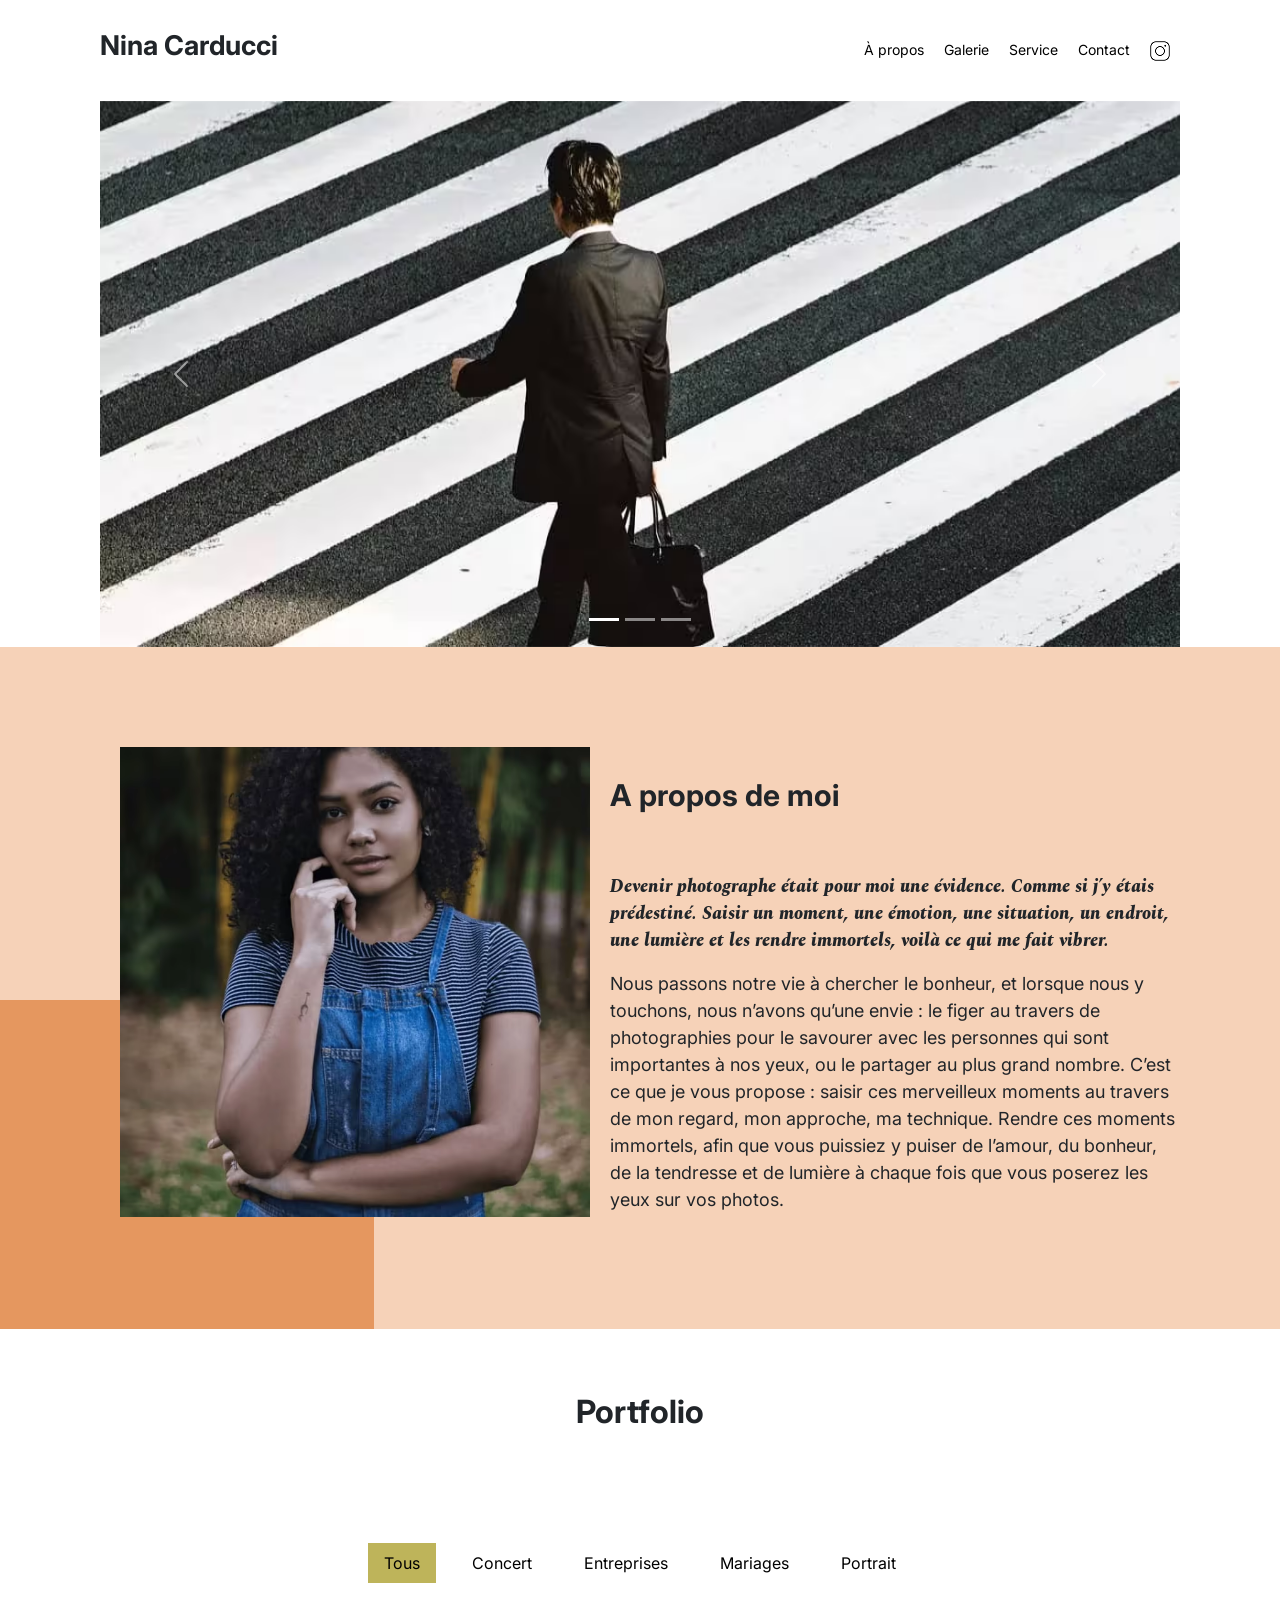
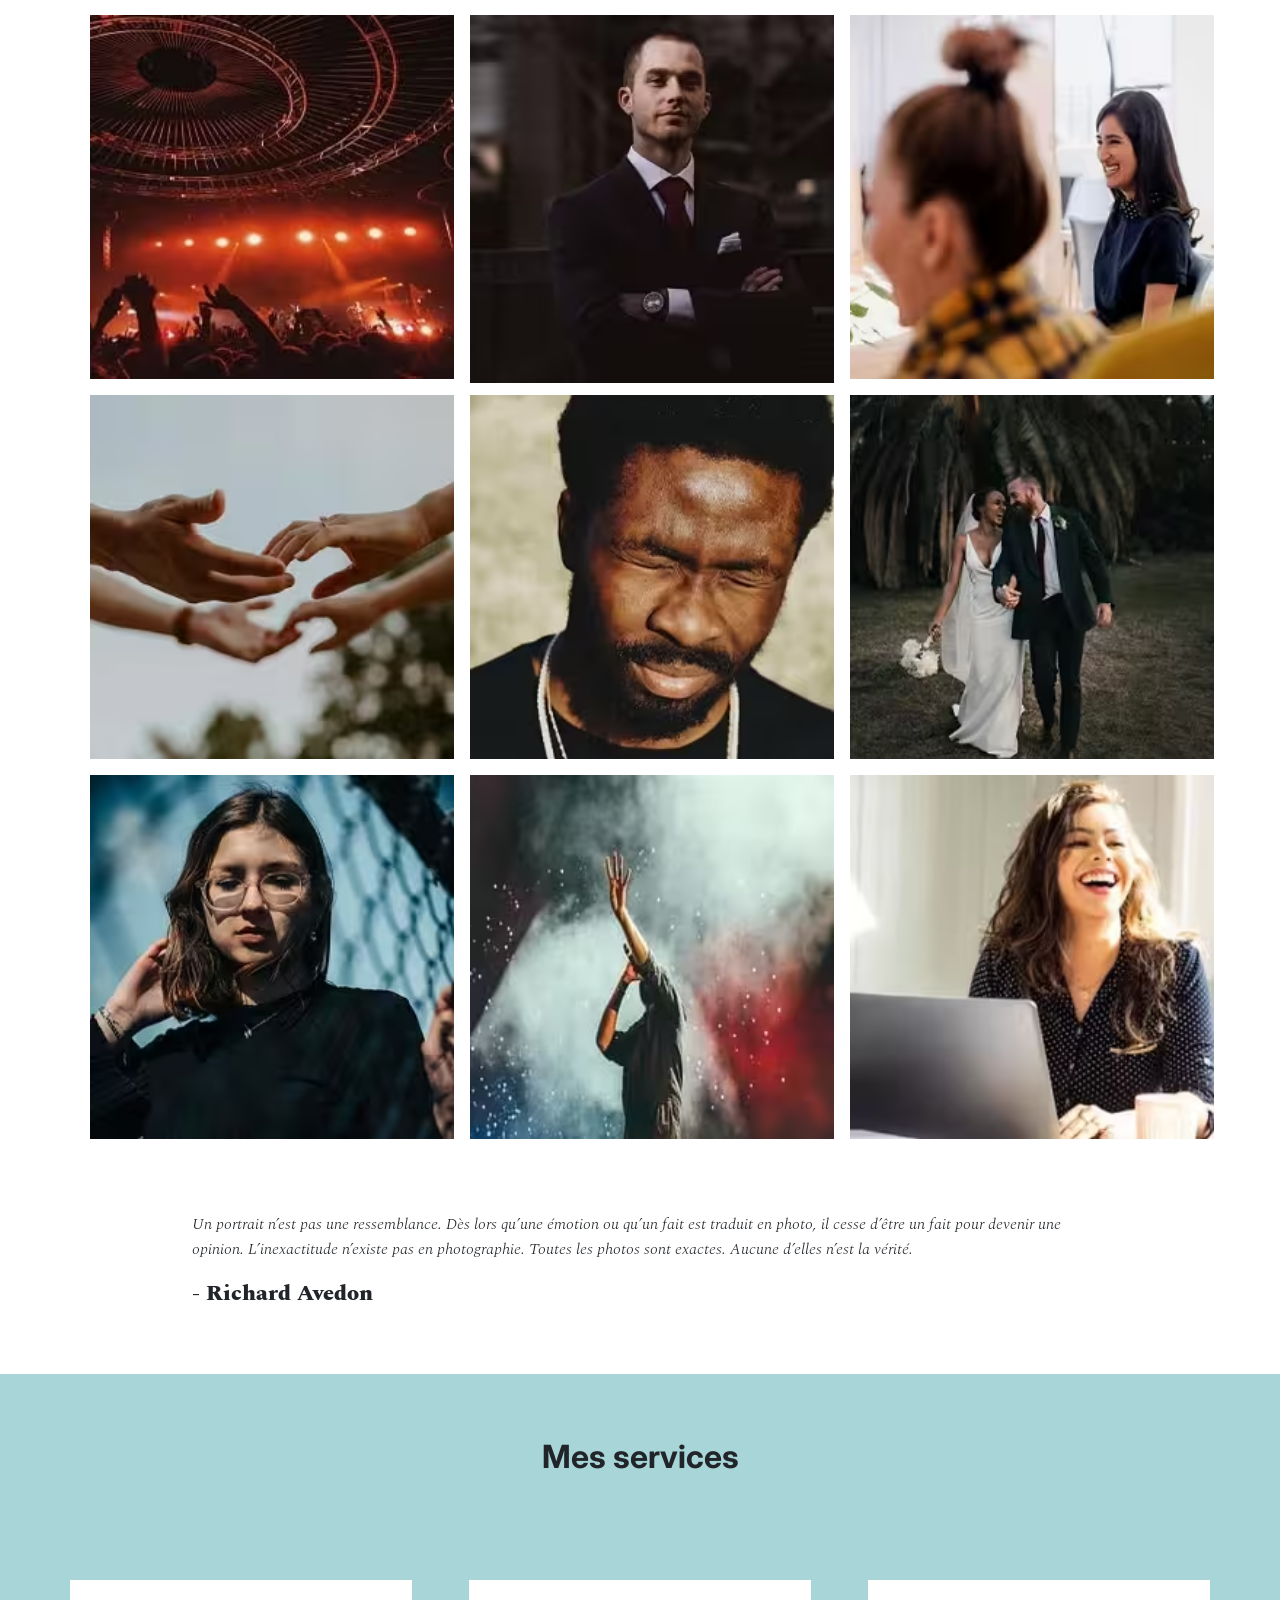
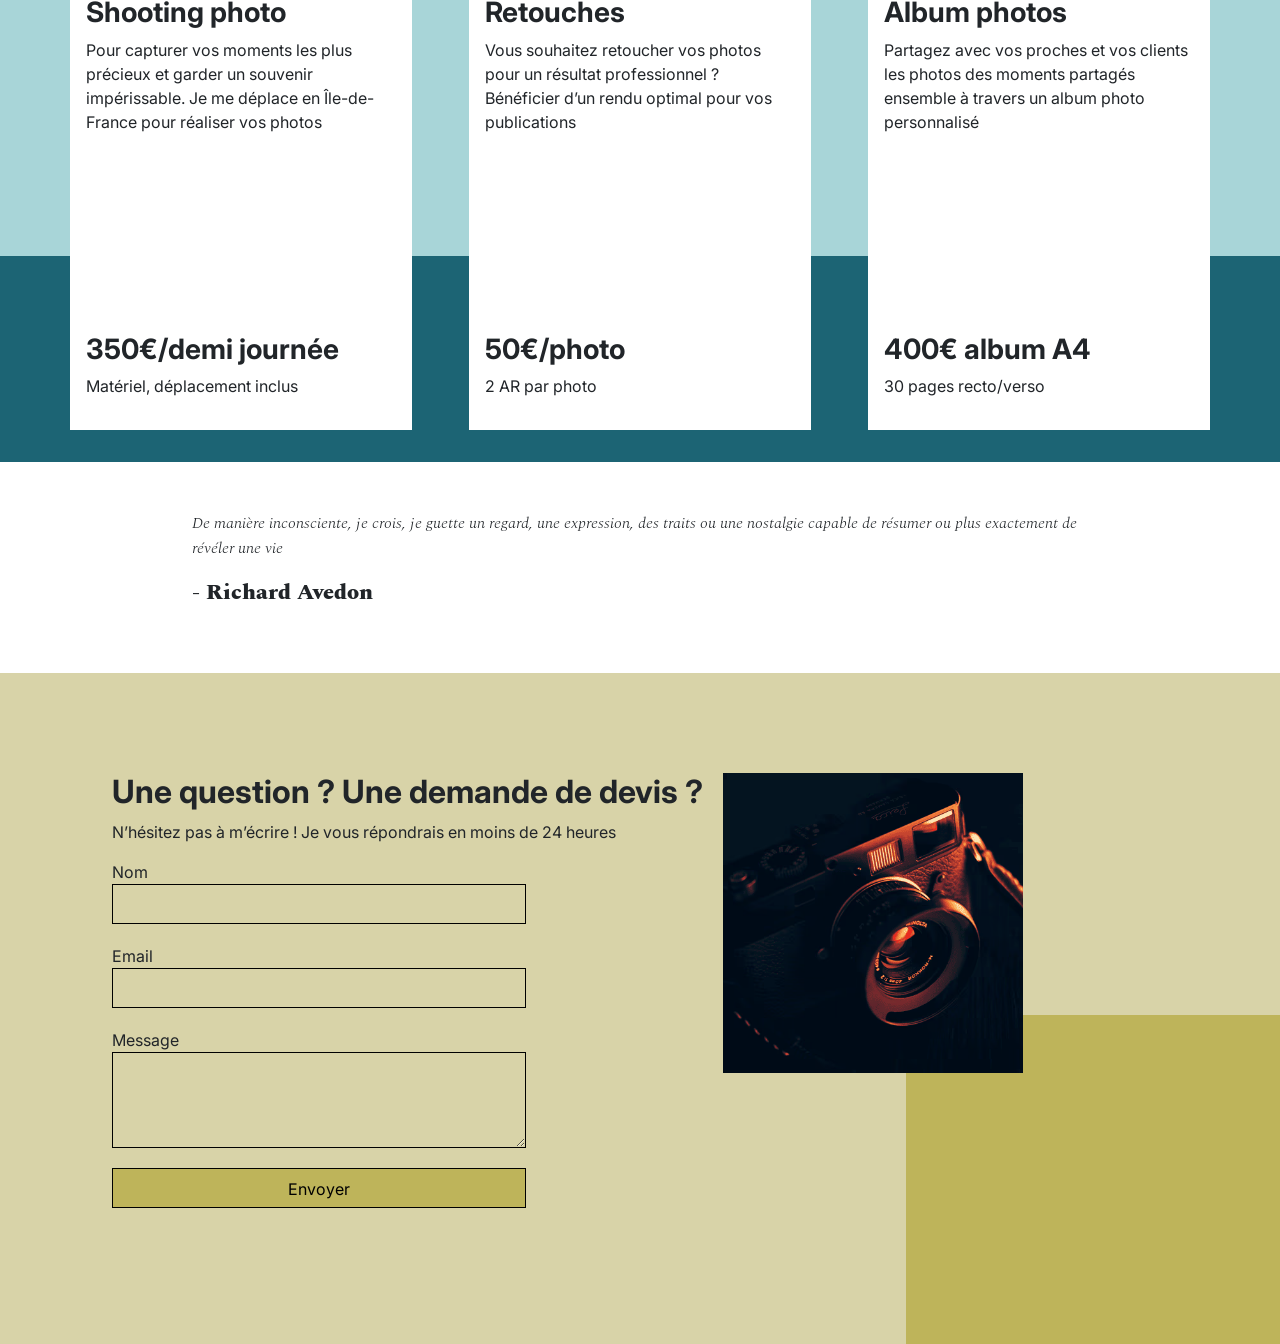
==== commit 4f45b479: "Derniere retouche en enlevant amp-img" ====
--- a/index.html
+++ b/index.html
@@ -232,10 +232,8 @@
 			</address>
 		</div>
 		<picture class="picture right">
-			<amp-img src="./assets/images/camera.avif"
-				alt="Photo artistique d'un vieil appareil photo analogique dans la pénombre"
-				height="300px"
-				width="300px">
+			<img src="./assets/images/camera.avif"
+				alt="Photo artistique d'un vieil appareil photo analogique dans la pénombre">
 		</picture>
 	</section>
 </footer>
@@ -244,6 +242,5 @@
 <script defer src="https://code.jquery.com/jquery-3.4.1.min.js" integrity="sha256-CSXorXvZcTkaix6Yvo6HppcZGetbYMGWSFlBw8HfCJo=" crossorigin="anonymous" ></script>
 <script defer src="./assets/maugallery.js"></script>
 <script defer src="./assets/scripts.js"></script>
-<script async src="https://cdn.ampproject.org/v0.js"></script>
 </body>
 </html>
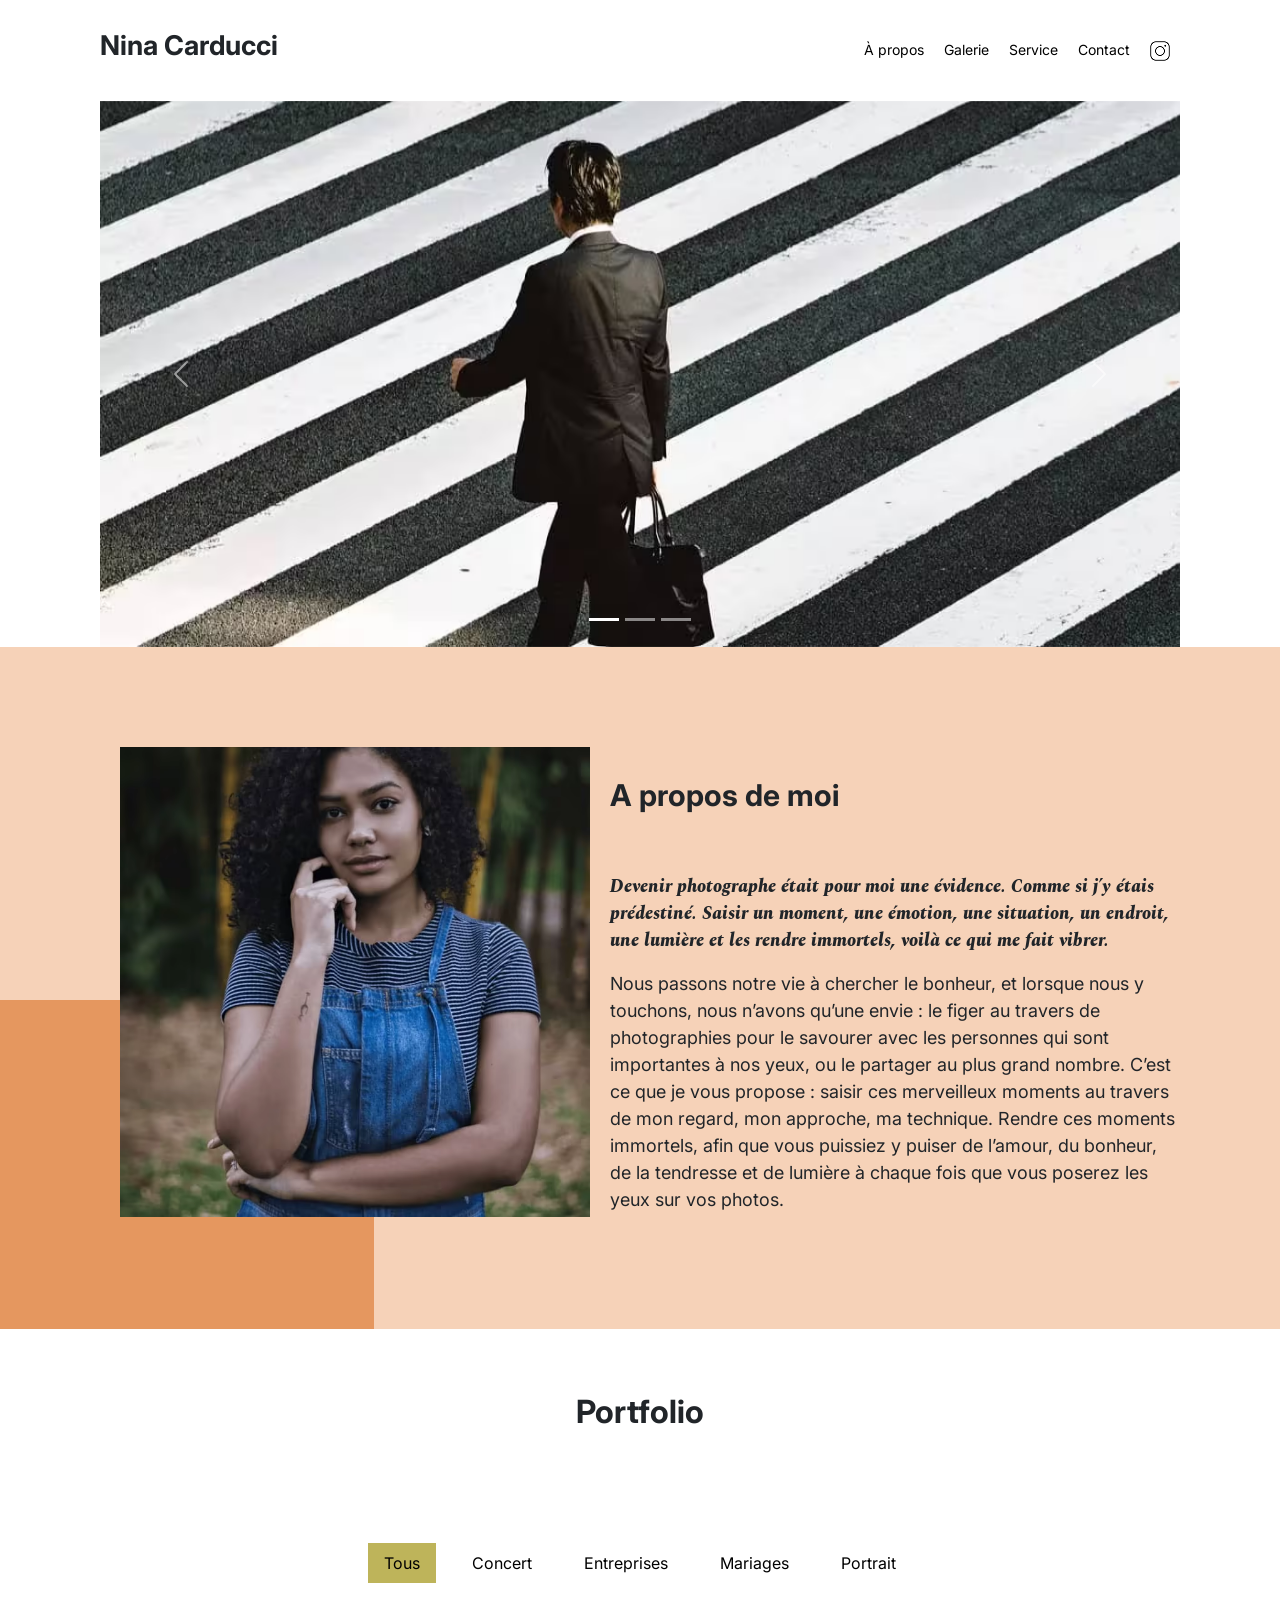
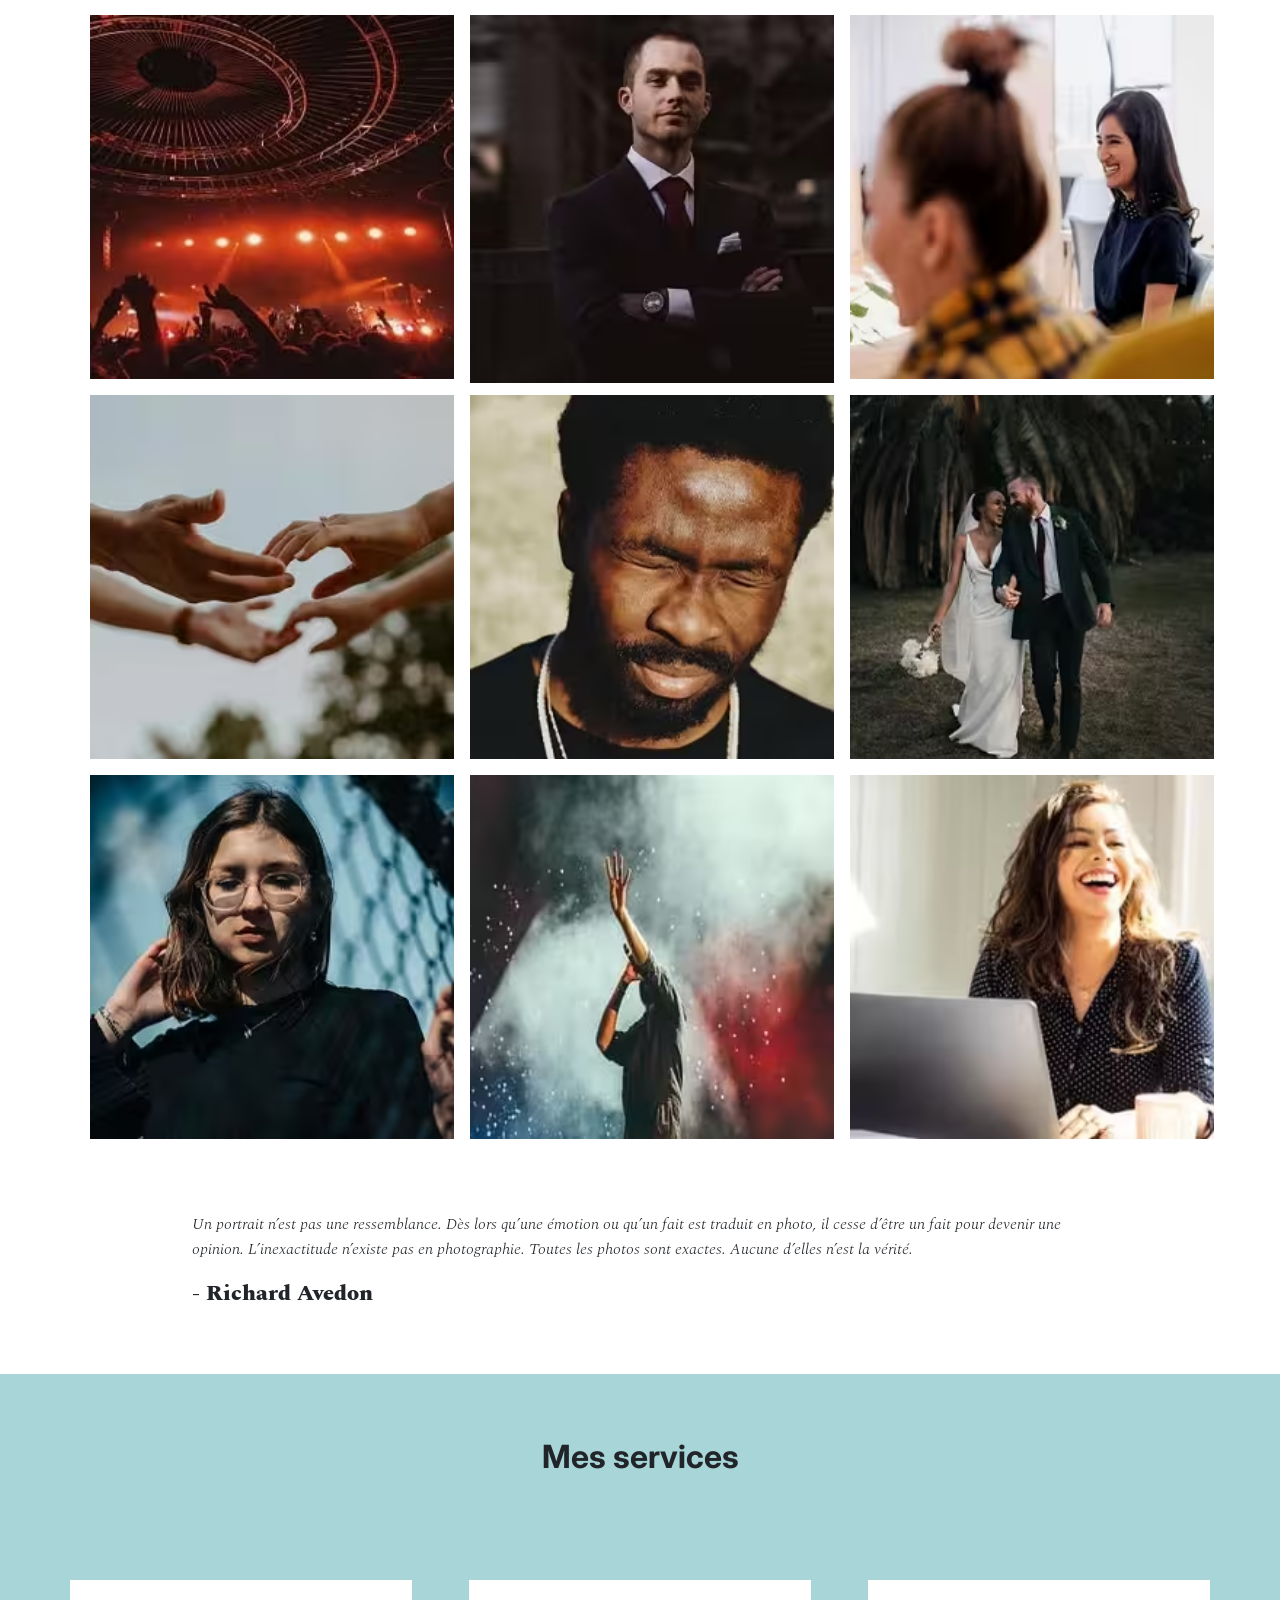
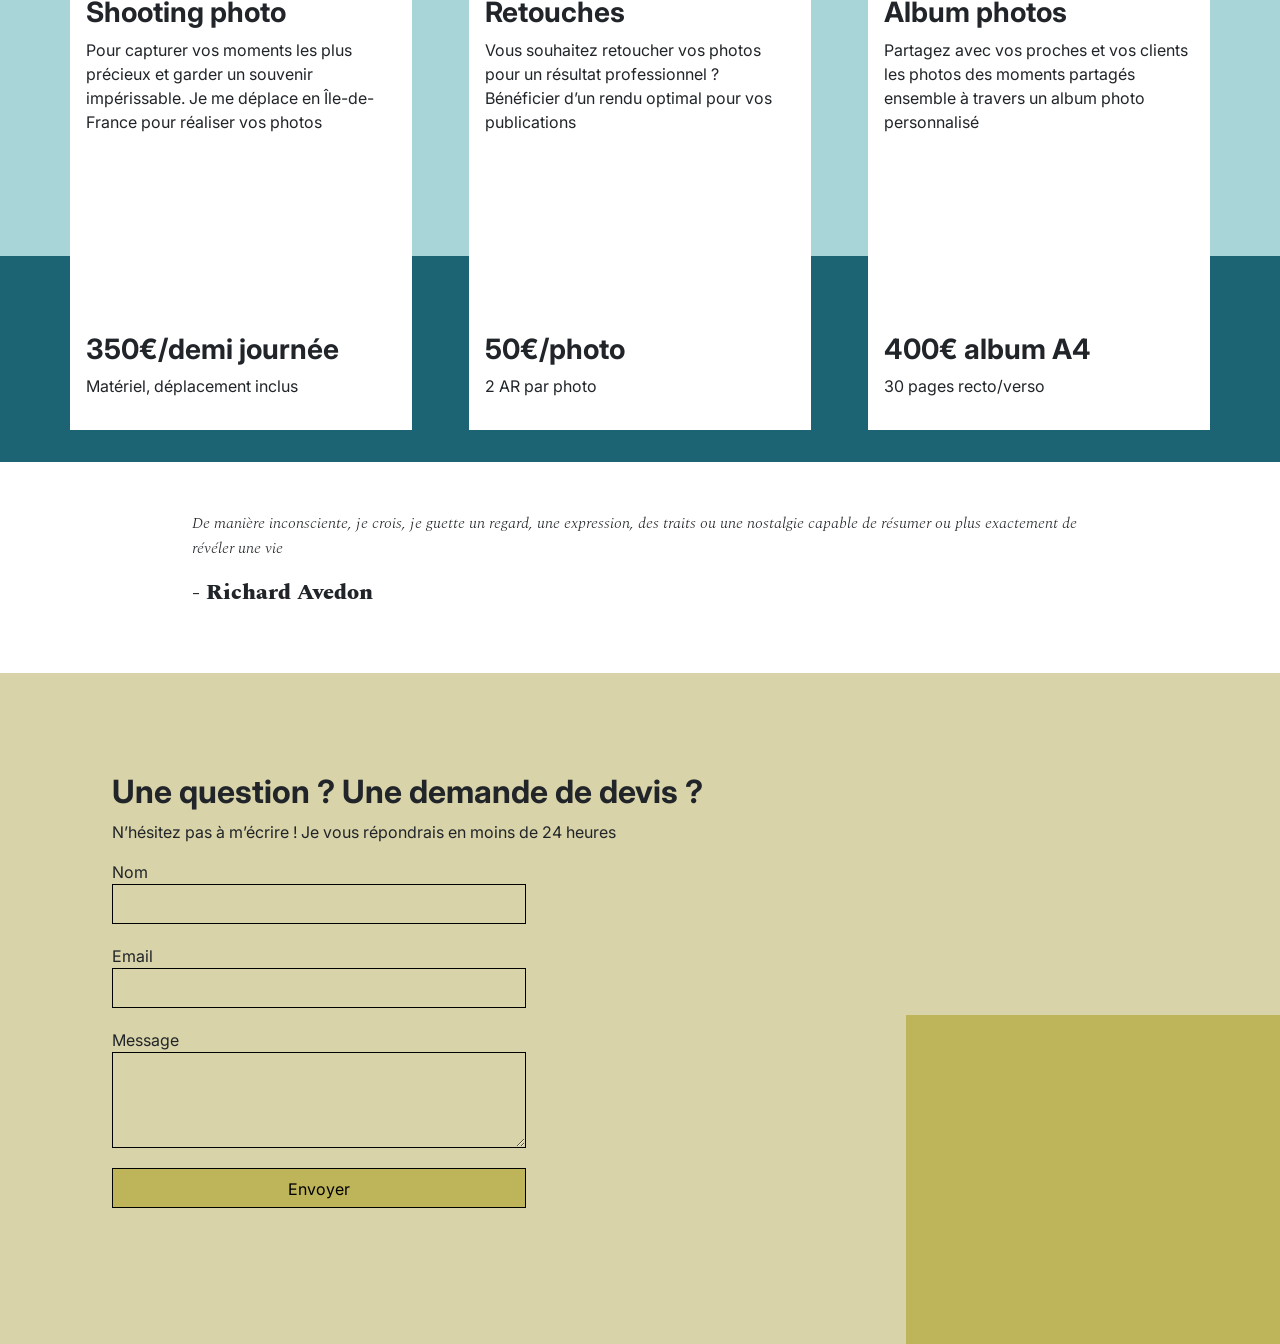
==== commit 5b5b1936: "Derniere retouche en remettant amp-img" ====
--- a/index.html
+++ b/index.html
@@ -232,8 +232,10 @@
 			</address>
 		</div>
 		<picture class="picture right">
-			<img src="./assets/images/camera.avif"
-				alt="Photo artistique d'un vieil appareil photo analogique dans la pénombre">
+			<amp-img src="./assets/images/camera.avif"
+				alt="Photo artistique d'un vieil appareil photo analogique dans la pénombre"
+				height="300px"
+				width="300px">
 		</picture>
 	</section>
 </footer>
@@ -242,5 +244,6 @@
 <script defer src="https://code.jquery.com/jquery-3.4.1.min.js" integrity="sha256-CSXorXvZcTkaix6Yvo6HppcZGetbYMGWSFlBw8HfCJo=" crossorigin="anonymous" ></script>
 <script defer src="./assets/maugallery.js"></script>
 <script defer src="./assets/scripts.js"></script>
+<script async src="https://cdn.ampproject.org/v0.js"></script>
 </body>
 </html>
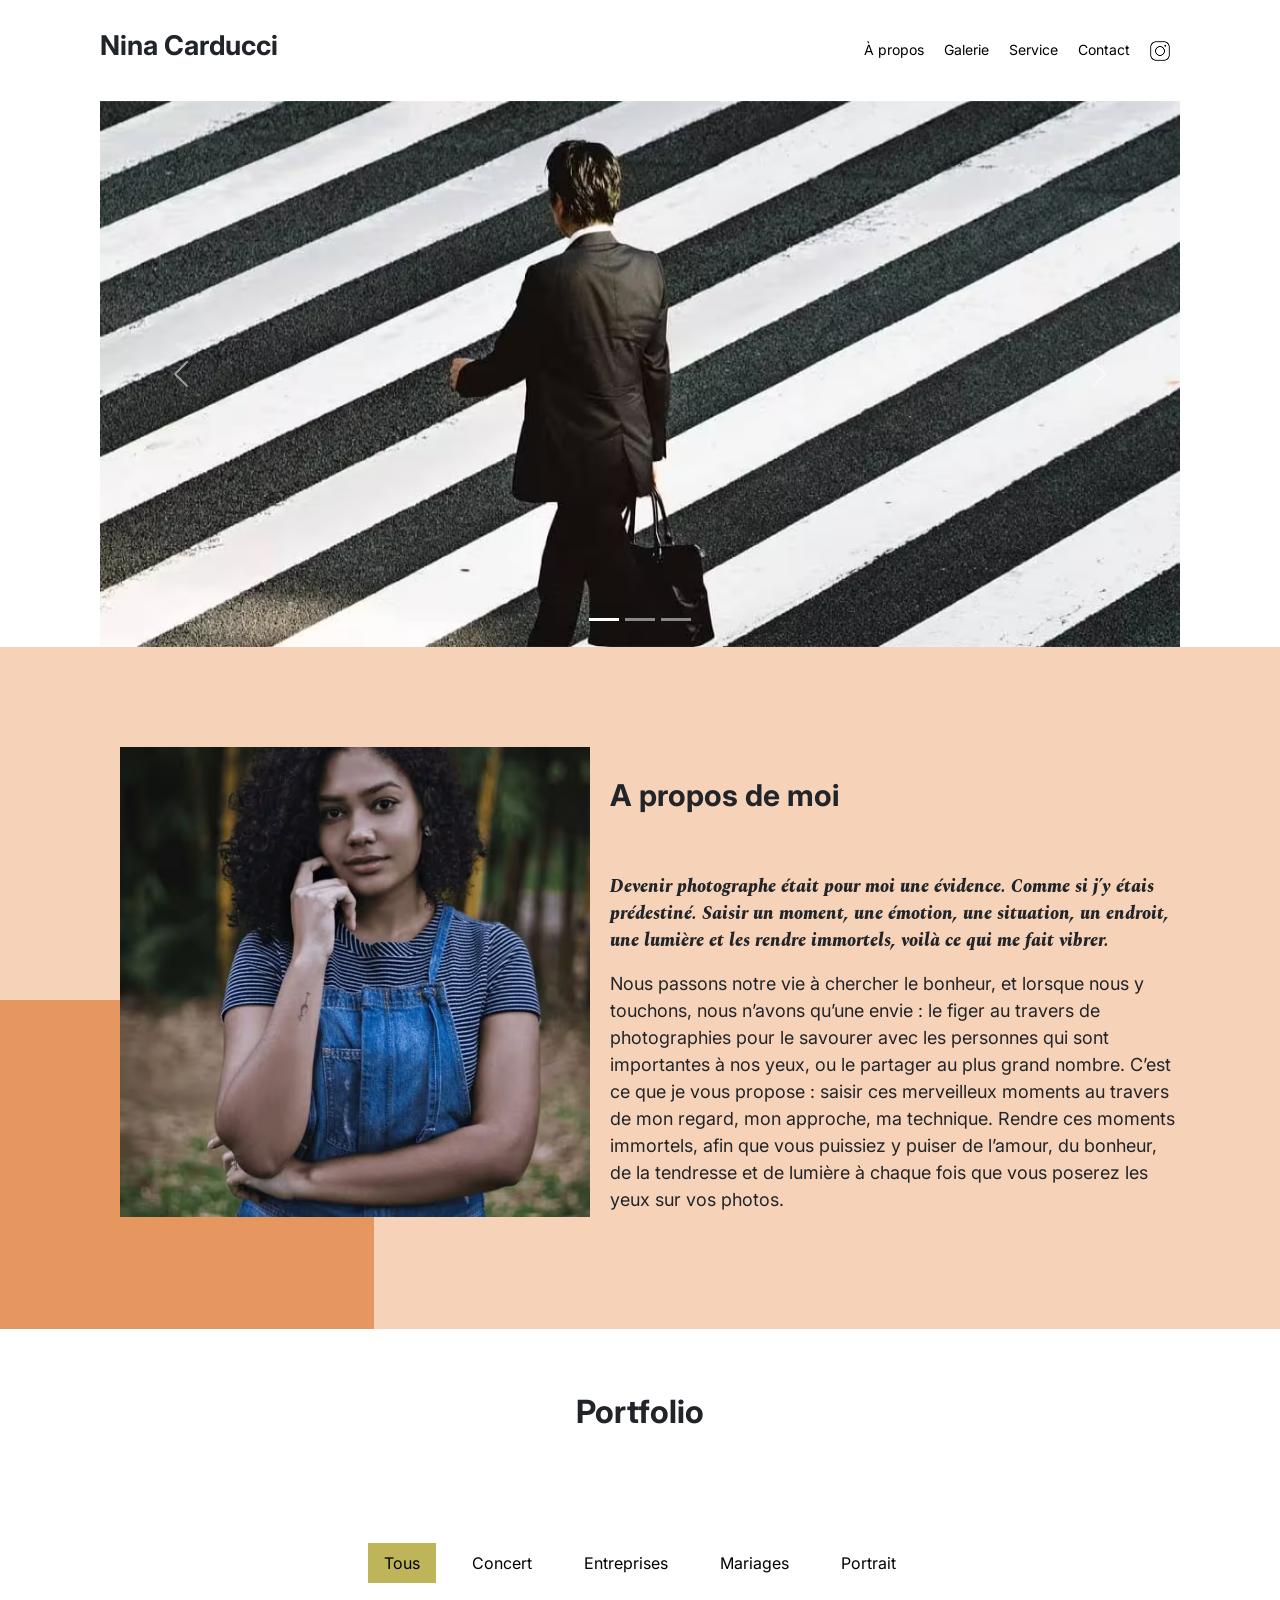
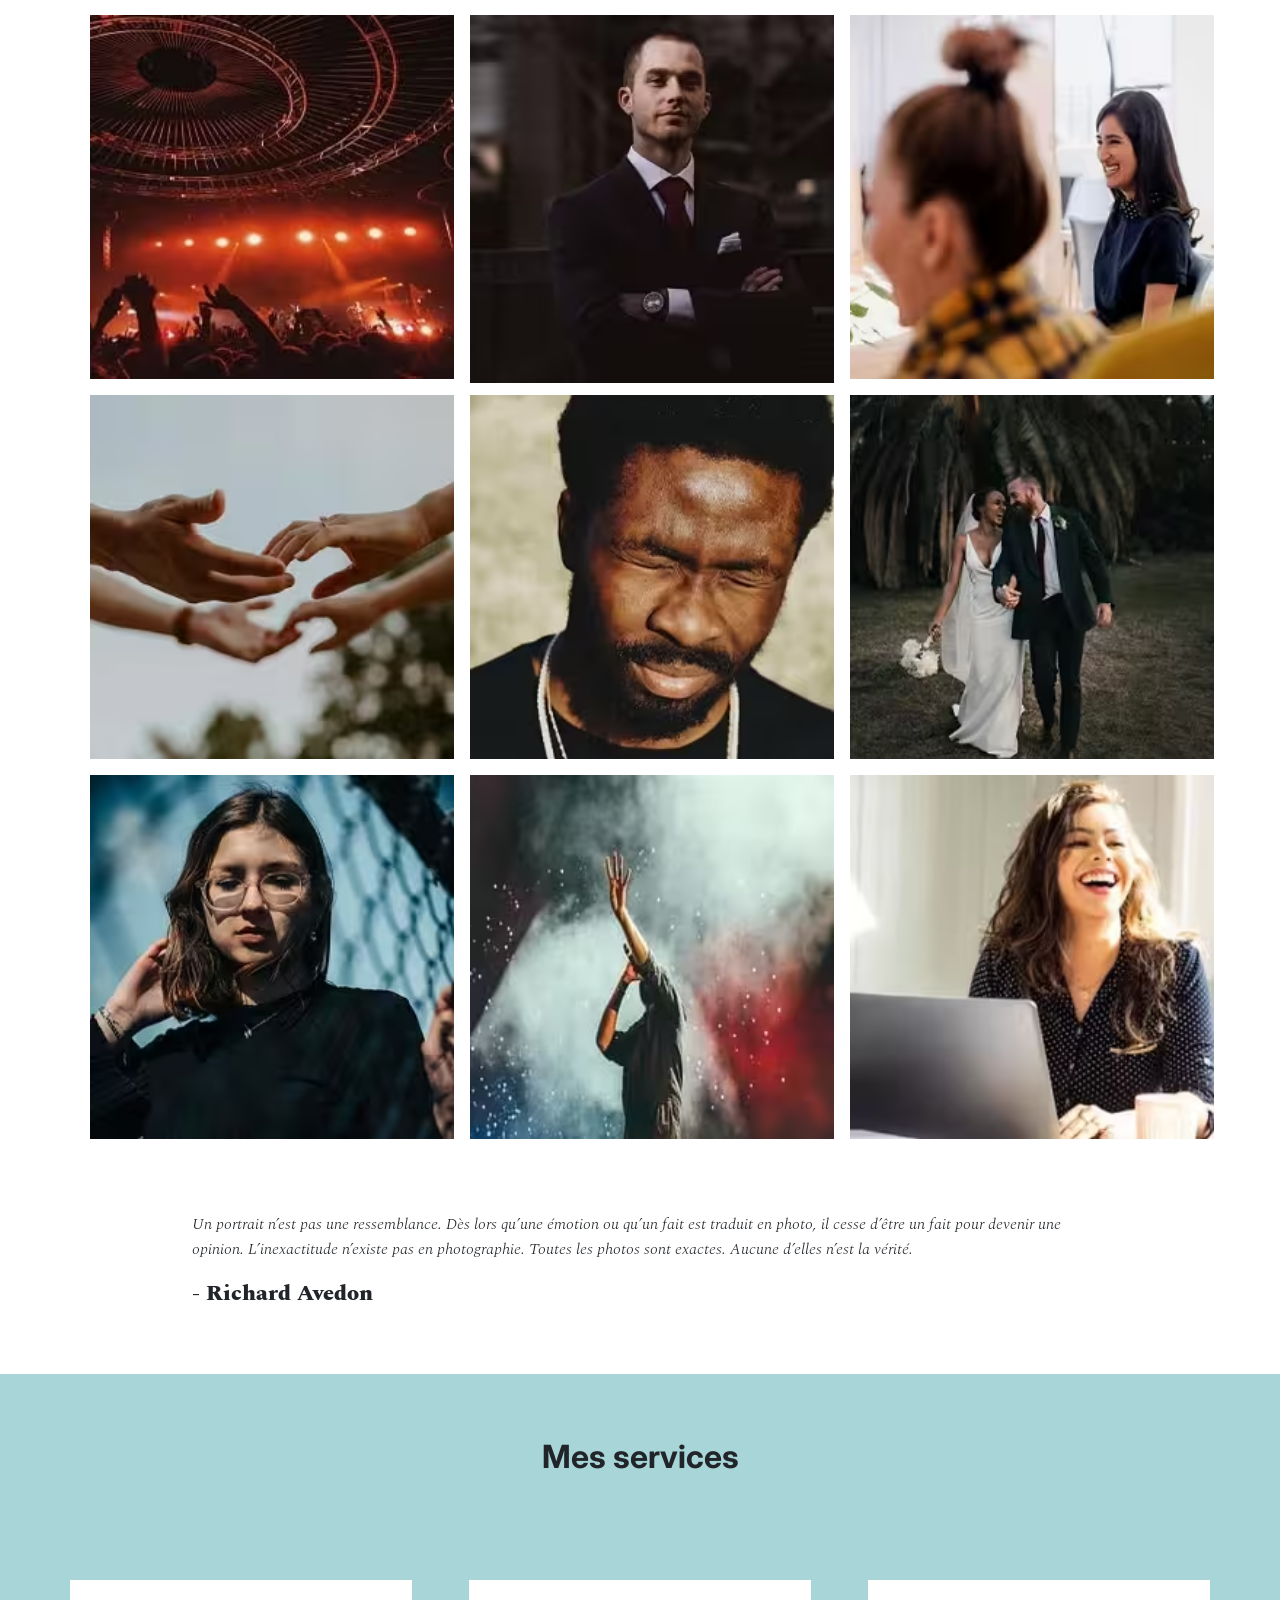
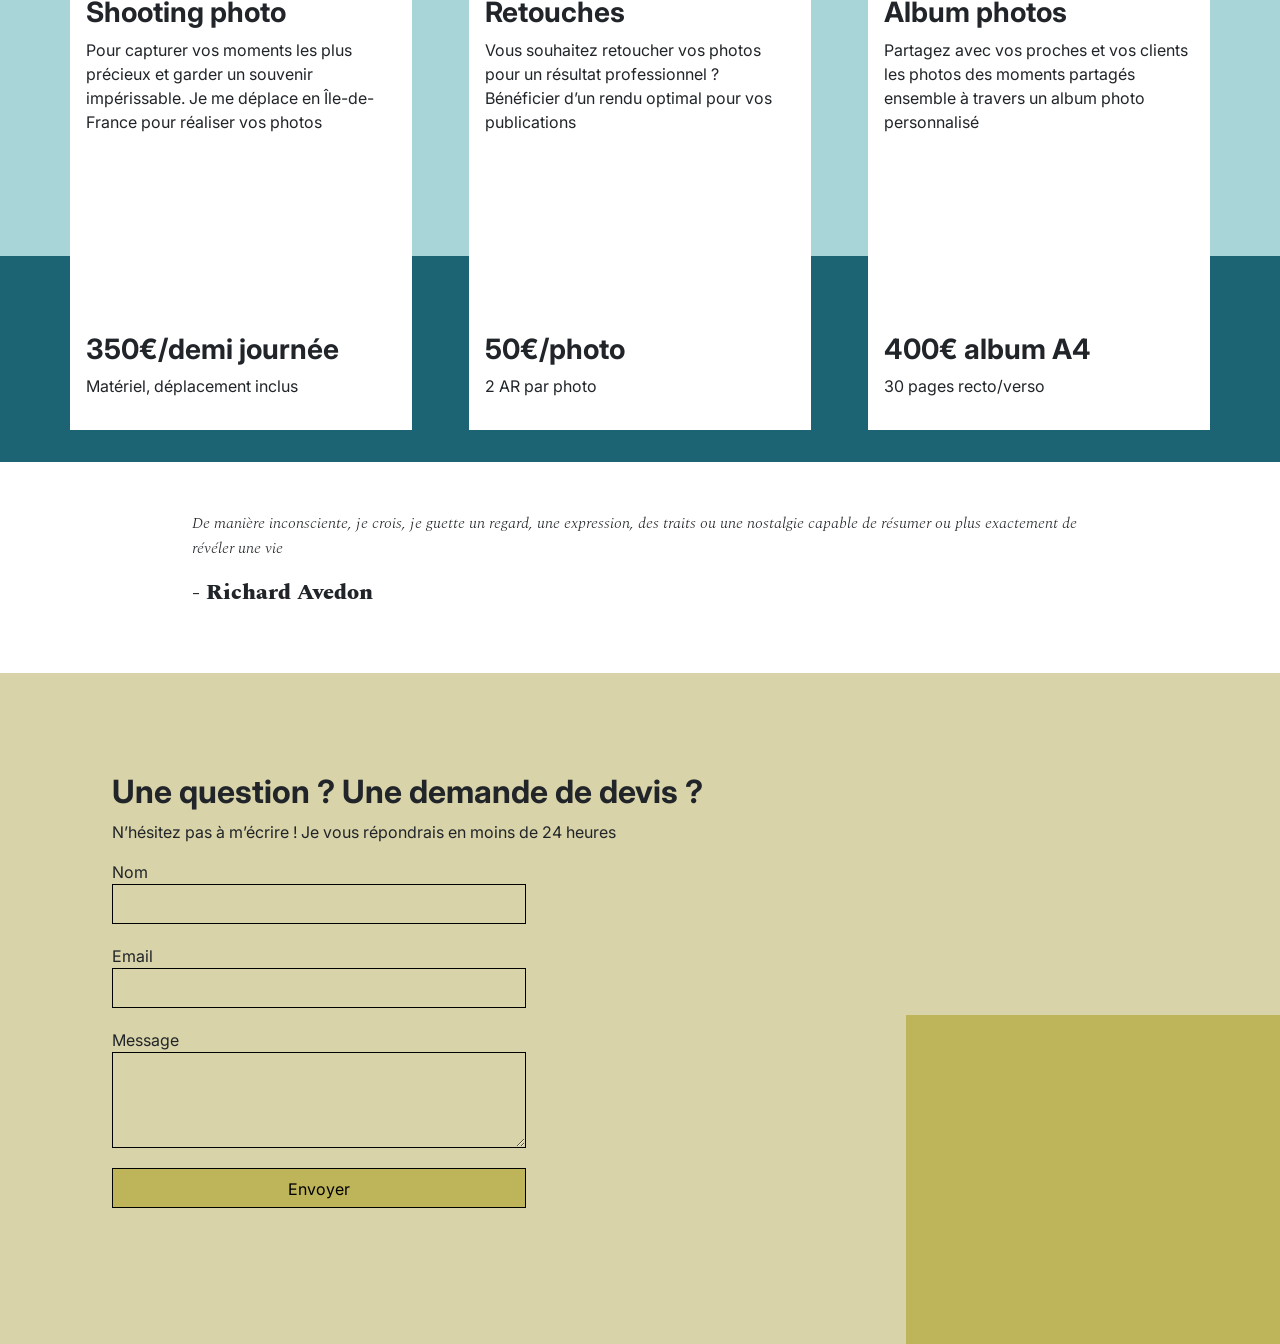
==== commit fad0d493: "Integration des balises metas pour les reseaux sociaux" ====
--- a/index.html
+++ b/index.html
@@ -8,17 +8,13 @@
 
 
 	<link rel="stylesheet" href="./assets/style.css">
-
 	<link rel="preload" href="./assets/bootstrap/bootstrap.css" as="style">
 	<link rel="stylesheet" href="./assets/bootstrap/bootstrap.css">
-
 	<link rel="preconnect" href="https://fonts.googleapis.com">
-
 	<link rel="preconnect" href="https://fonts.gstatic.com" crossorigin>
 	<link rel="preload" href="https://fonts.googleapis.com/css2?family=Inter&family=Spectral:ital,wght@0,400;1,300;1,400;1,800&display=swap" as="style">
 	<link rel="stylesheet" href="https://fonts.googleapis.com/css2?family=Inter&family=Spectral:ital,wght@0,400;1,300;1,400;1,800&display=swap">
 
-
 	<link rel="icon" type="image/png" href="./assets/images/IconePhotographe.png">
 	<title>Nina Carducci - Phototographe à Bordeaux et Ile-de-France : spécialiste de la photo d'art, pour tout type d'évenement, photo de mariage, portrait... Et meme retouche photo</title>
 </head>
@@ -26,6 +22,7 @@
 
 
 <body>
+	<!-- itemprop meta pour le crowling des moteurs de recharches -->
 <div itemscope itemtype="http://schema.org/Organization" class="hidden">
 	<span itemprop="name">Nina Carducci</span>
 	<link itemprop="image" href="./assets/images/nina-grand.avif">
@@ -38,7 +35,24 @@
 	</div>
 	<span itemprop="telephone">0556677889</span>
 	<meta itemprop="openingHours" content="lu-ven 10:00-19:00">
+
+	<!-- Open Graph meta pour Facebook -->
+	<meta property="og:title" content="Nina Carducci, photographe d'art" />
+	<meta property="og:url" content="https://nina-carducci.github.io/" />
+	<meta property="og:image" content="./assets/images/nina.png" />
+	<meta property="og:description" content="Photographe d'art sur Bordeaux et Ile de France pour vous aider à immortaliser vos souvenirs" />
+	<meta property="og:site_name" content="Nina Carducci" />
+	<meta property="og:type" content="website" />
+
+	<!-- Card meta pour Twitter -->
+	<meta name="twitter:card" content="summary_large_image" />
+	<meta name="twitter:site" content="@ninacarducci.photo">
+	<meta name="twitter:title" content="Photographe portraits & événementiel" />
+	<meta name="twitter:description" content="Photographe d'art sur Bordeaux et Ile de France pour vous aider à immortaliser vos souvenirs" />
+	<!-- Twitter summary card avec image large de 280x150px -->
+	<meta name="twitter:image:src" content="./assets/images.mariage.png" />
 </div>
+
 <header class="top-header">
 	<h1 class="name">Nina Carducci</h1>
 	<nav class="nav">   
